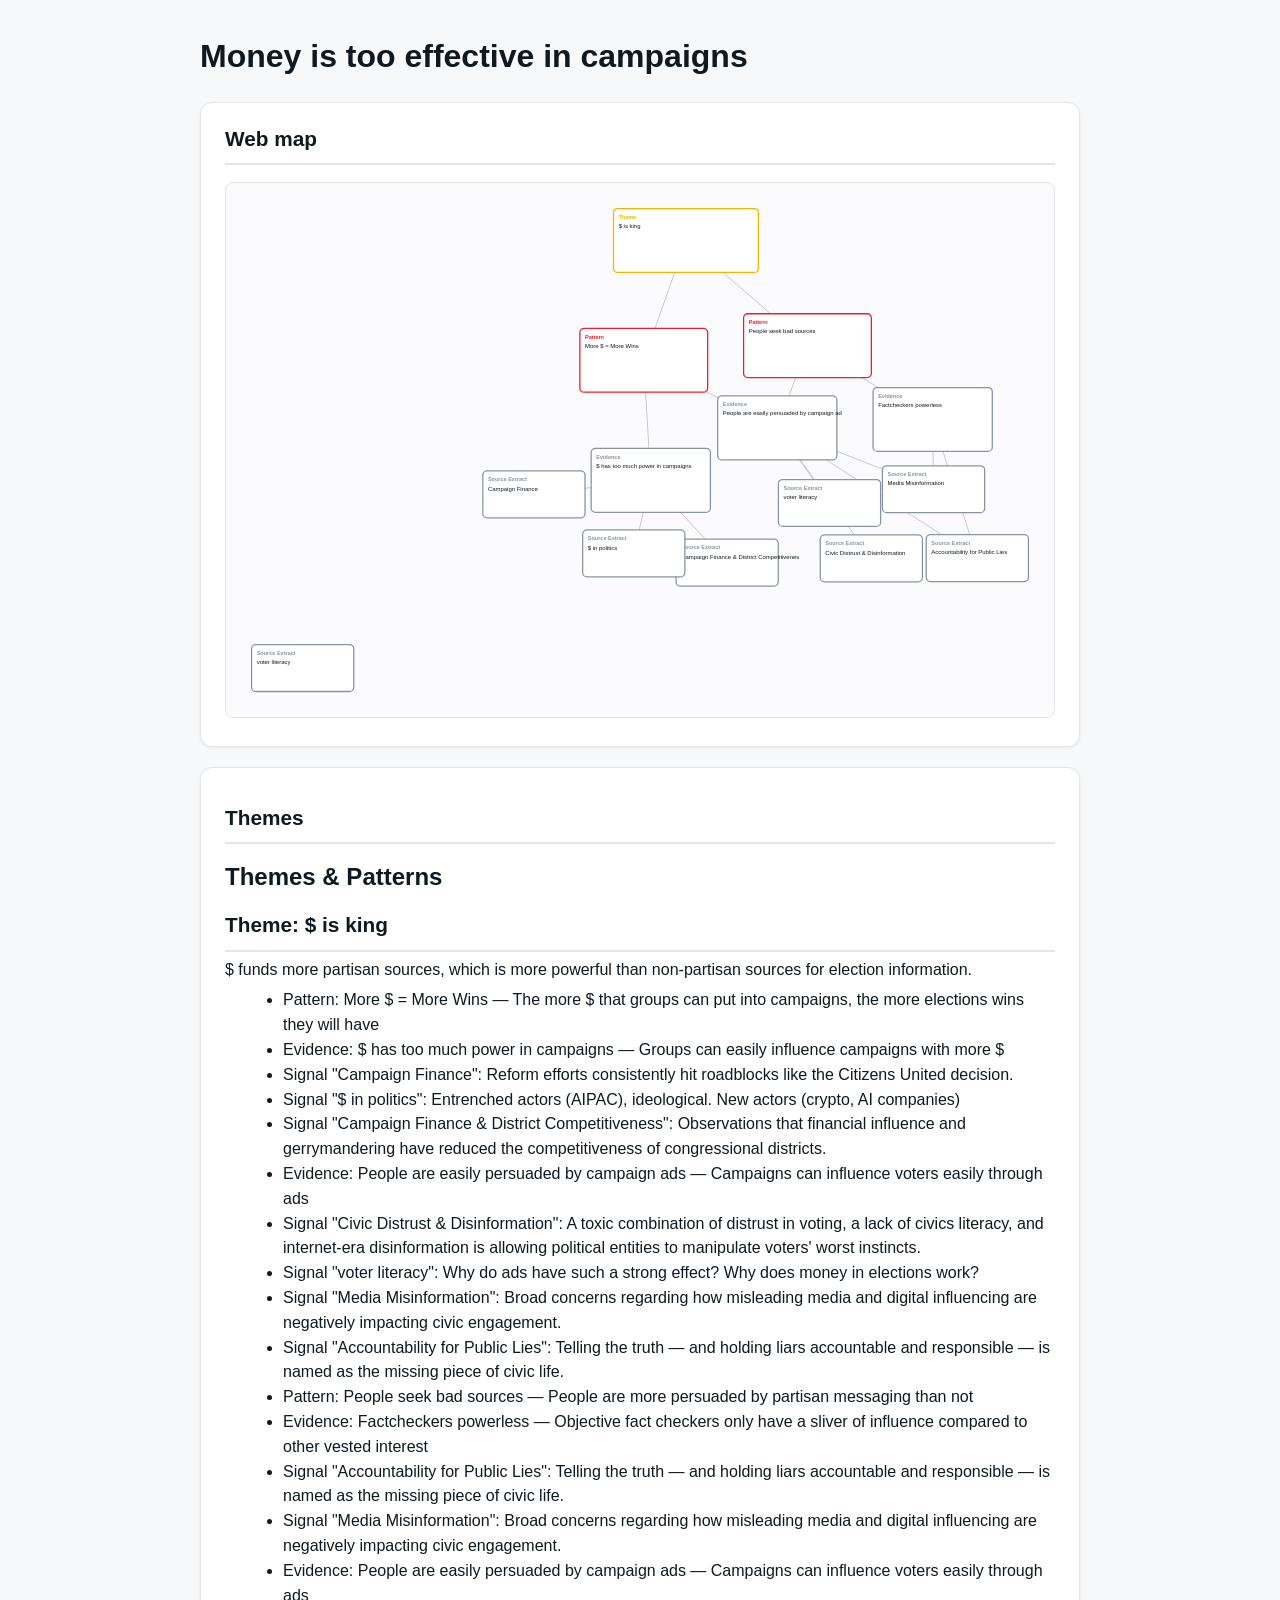
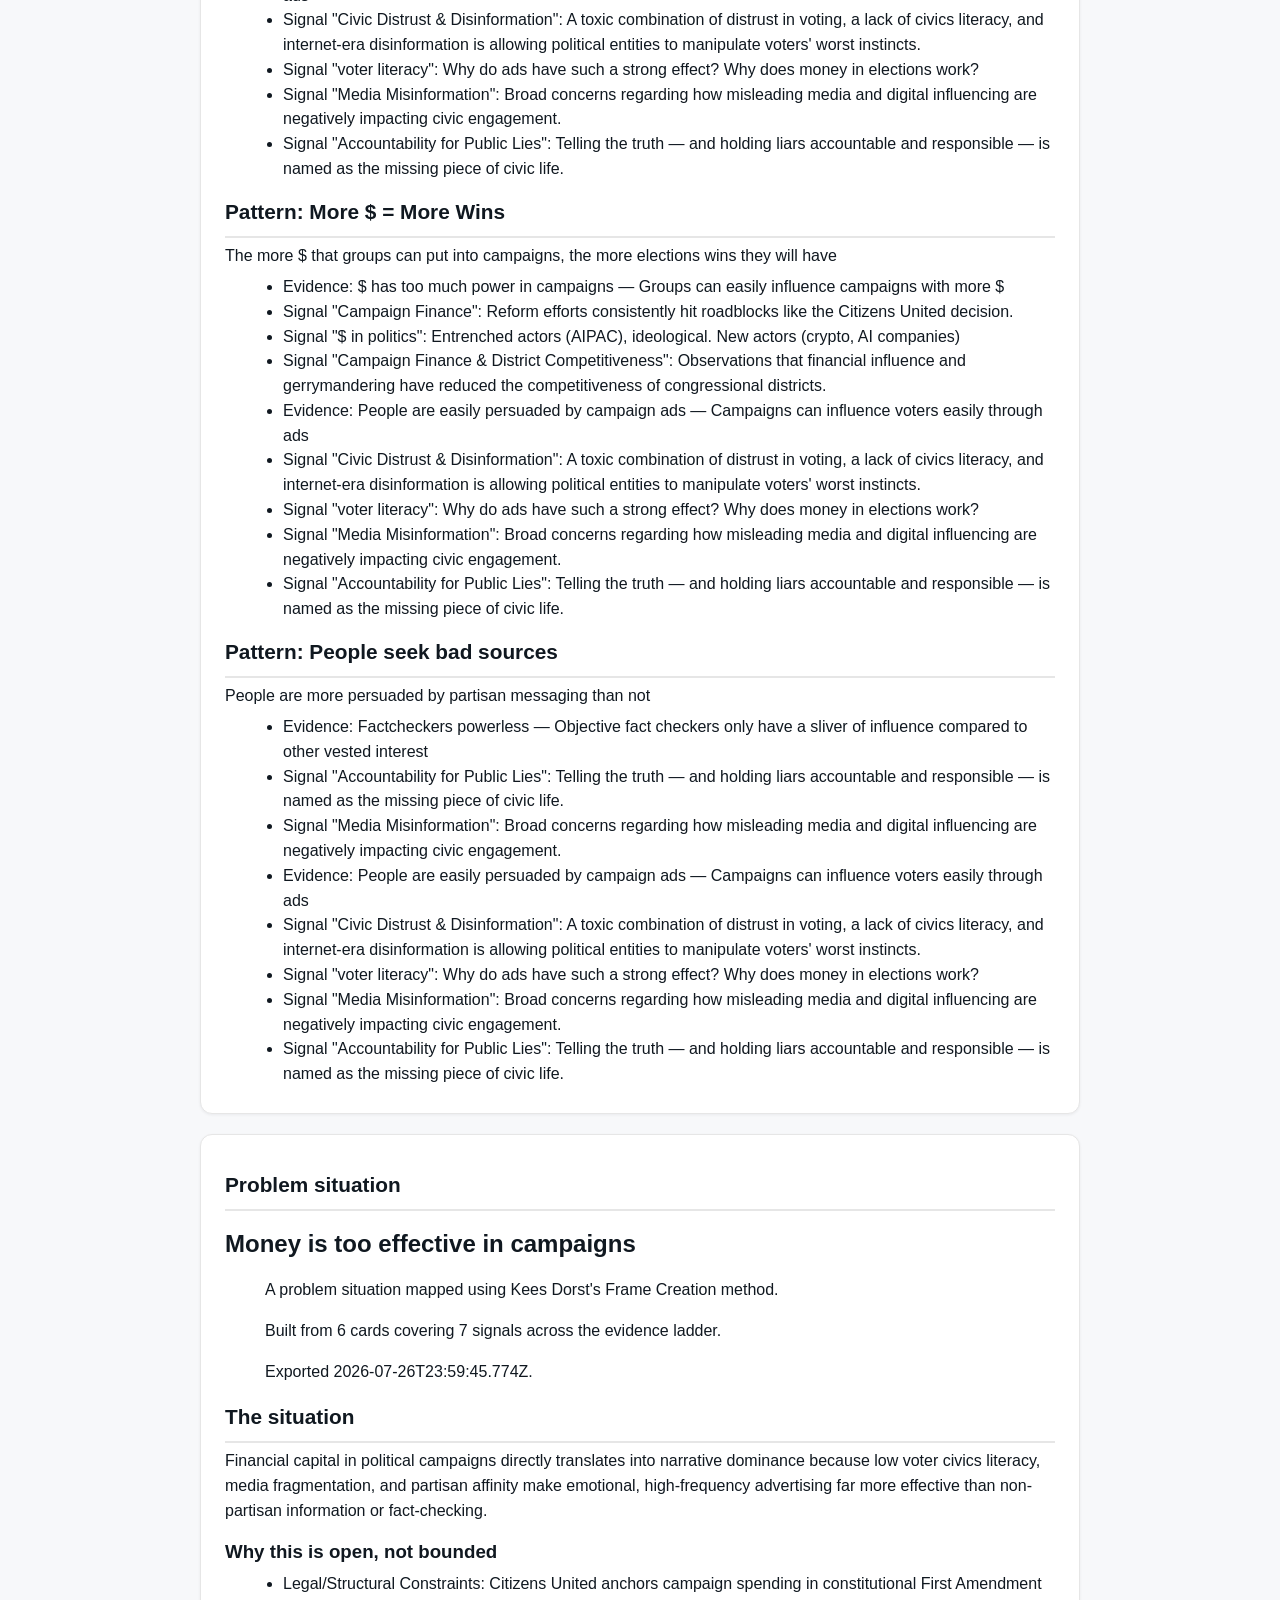
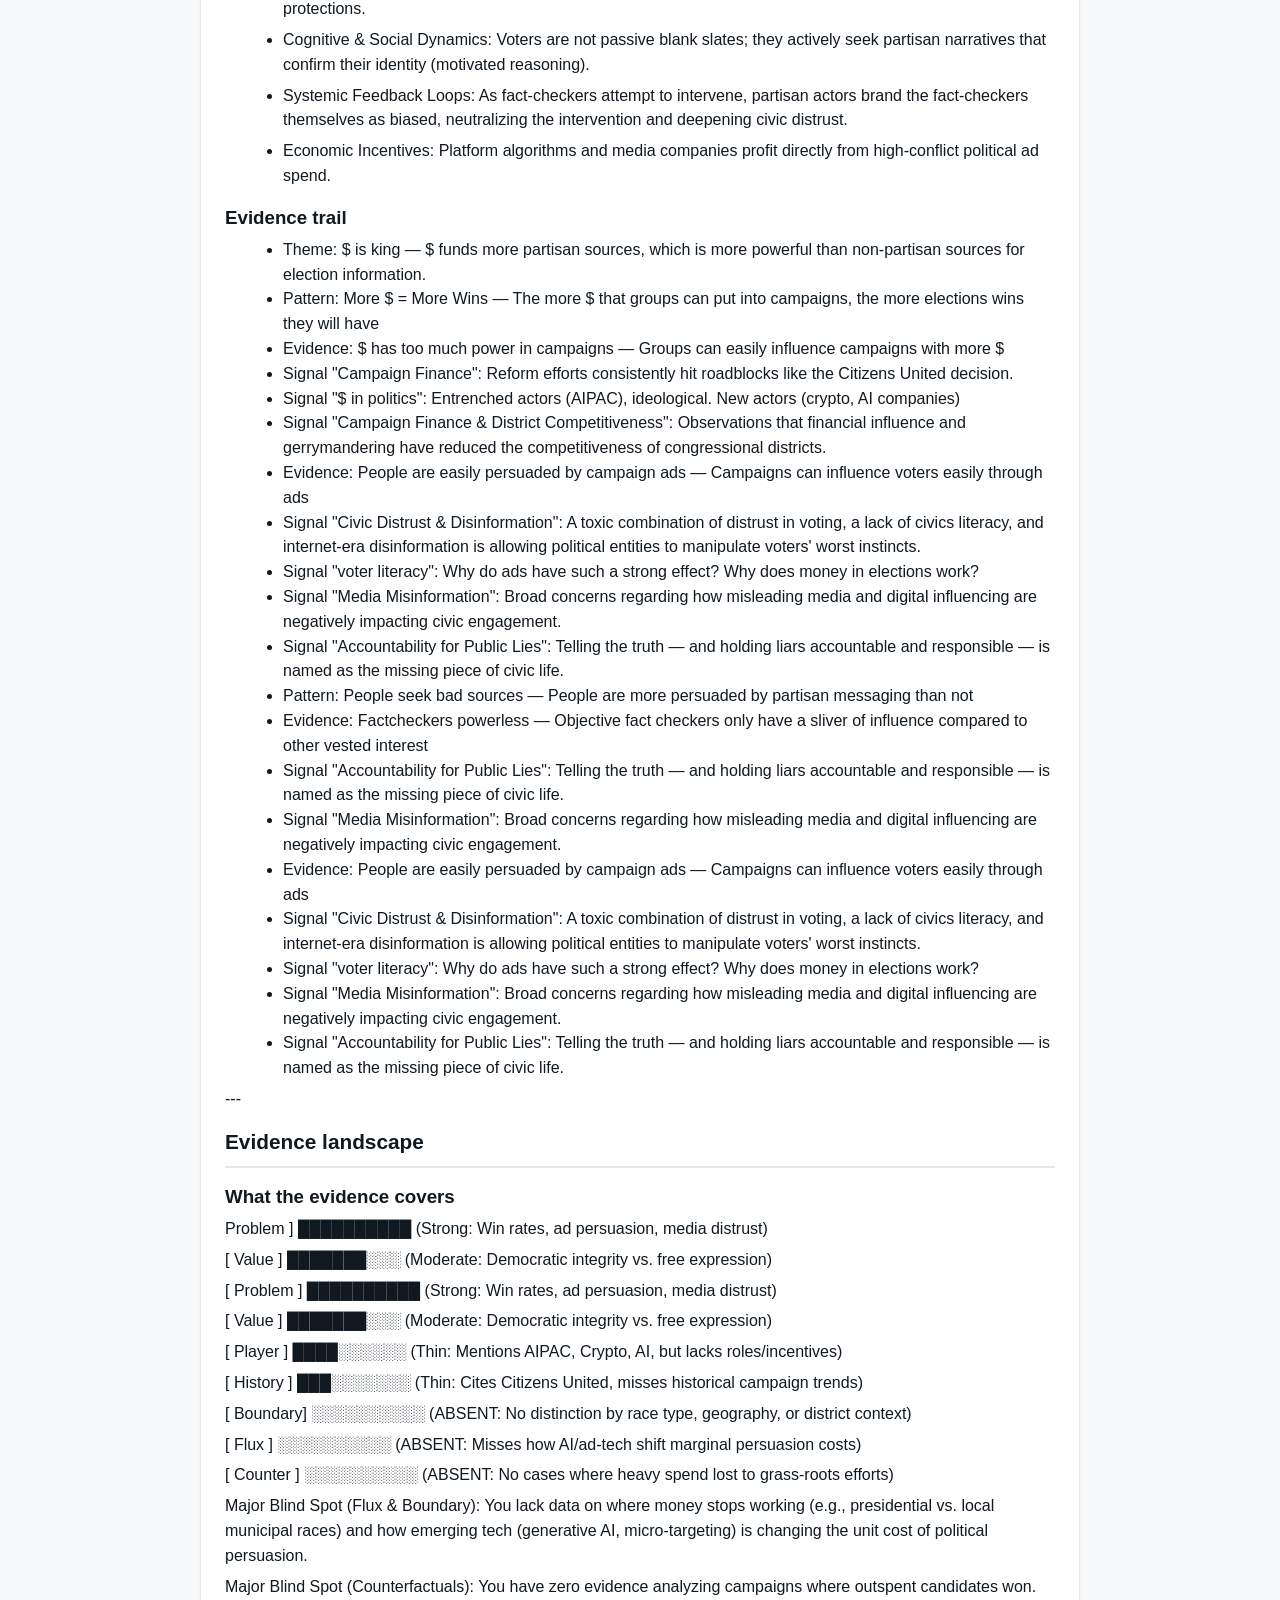
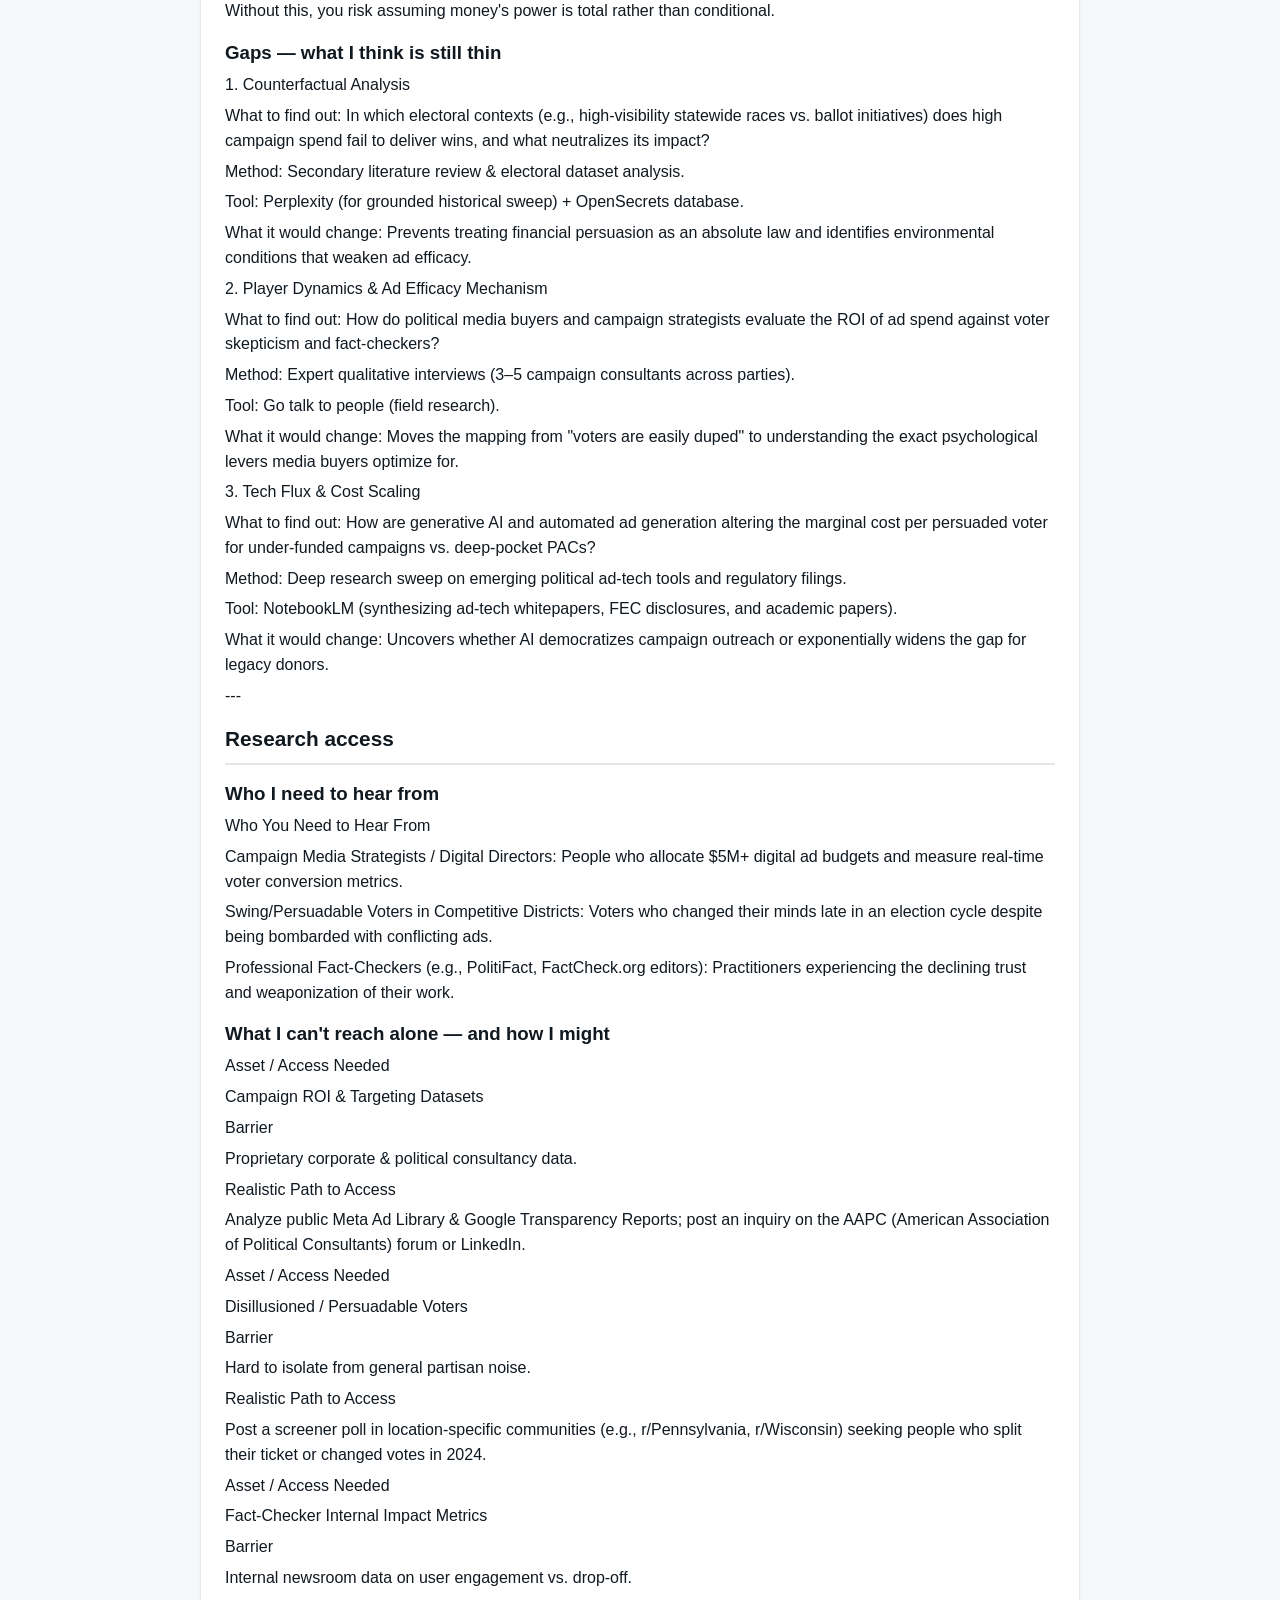
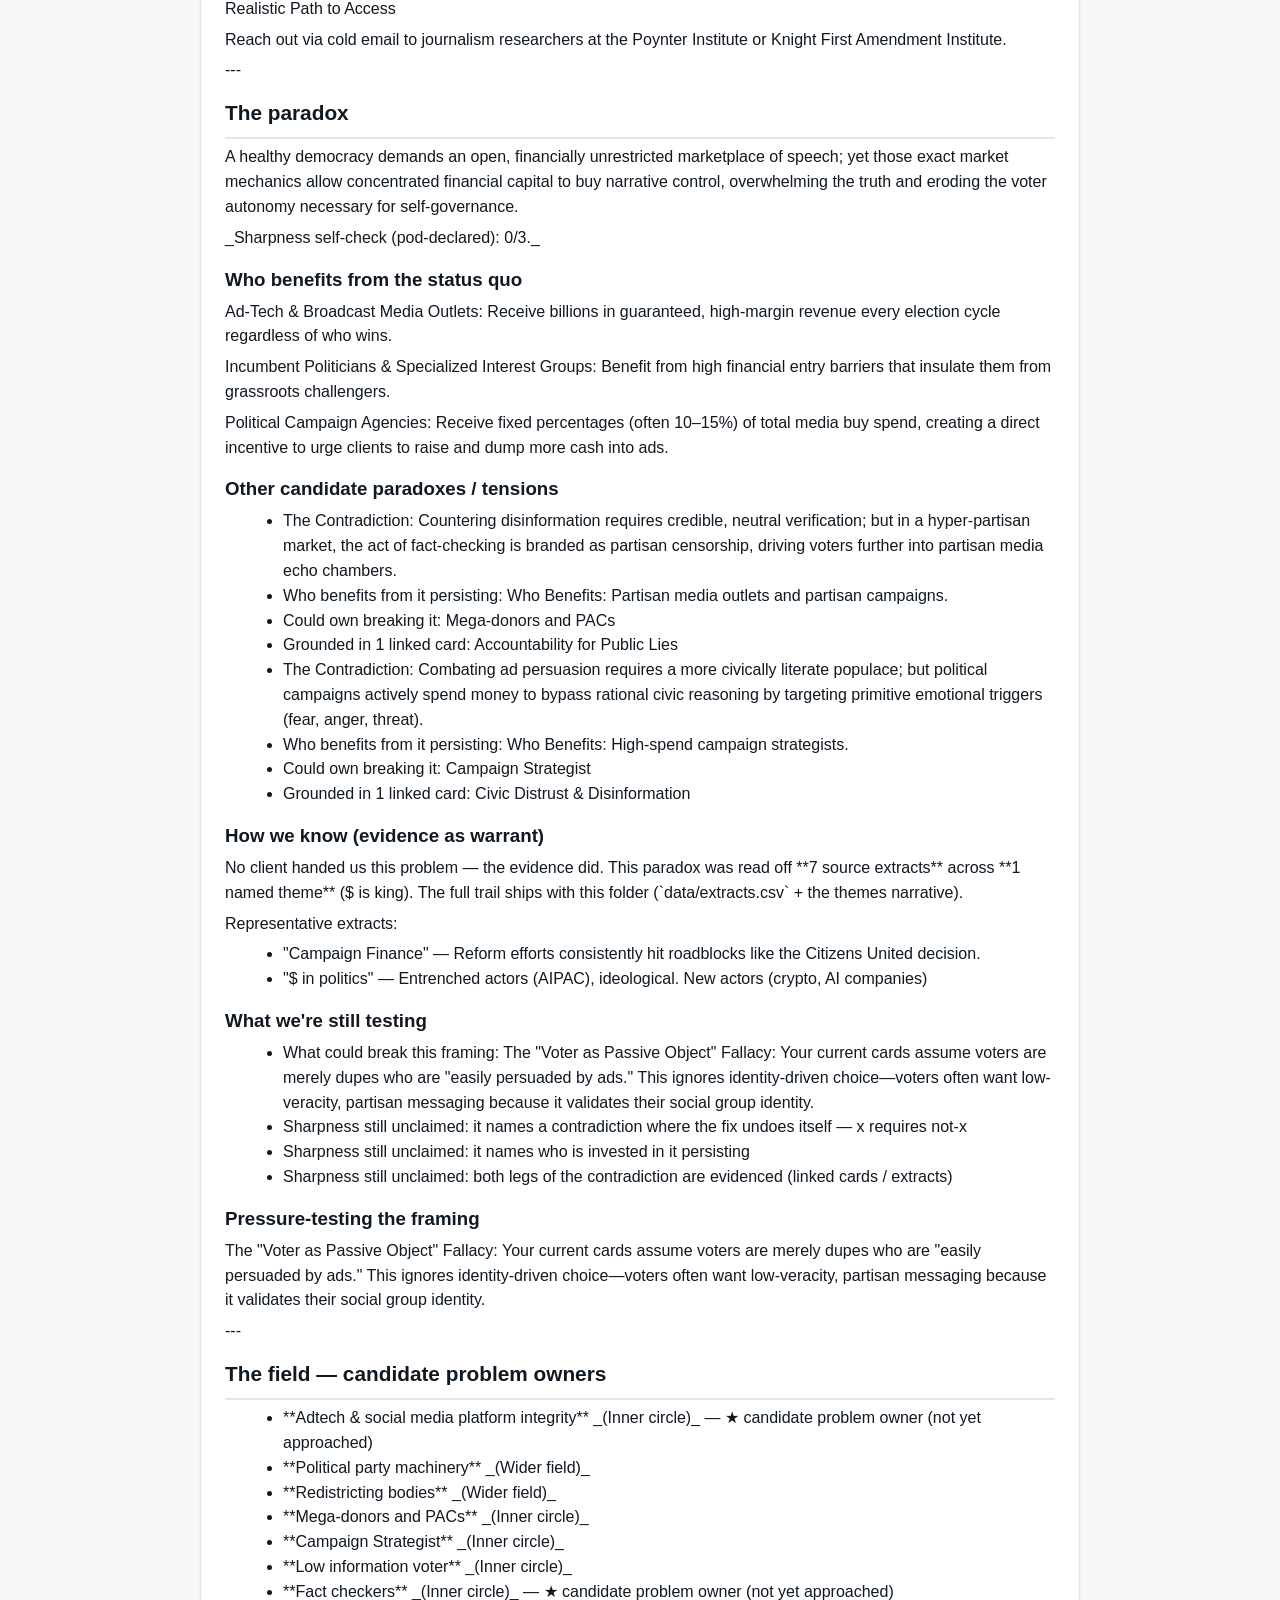
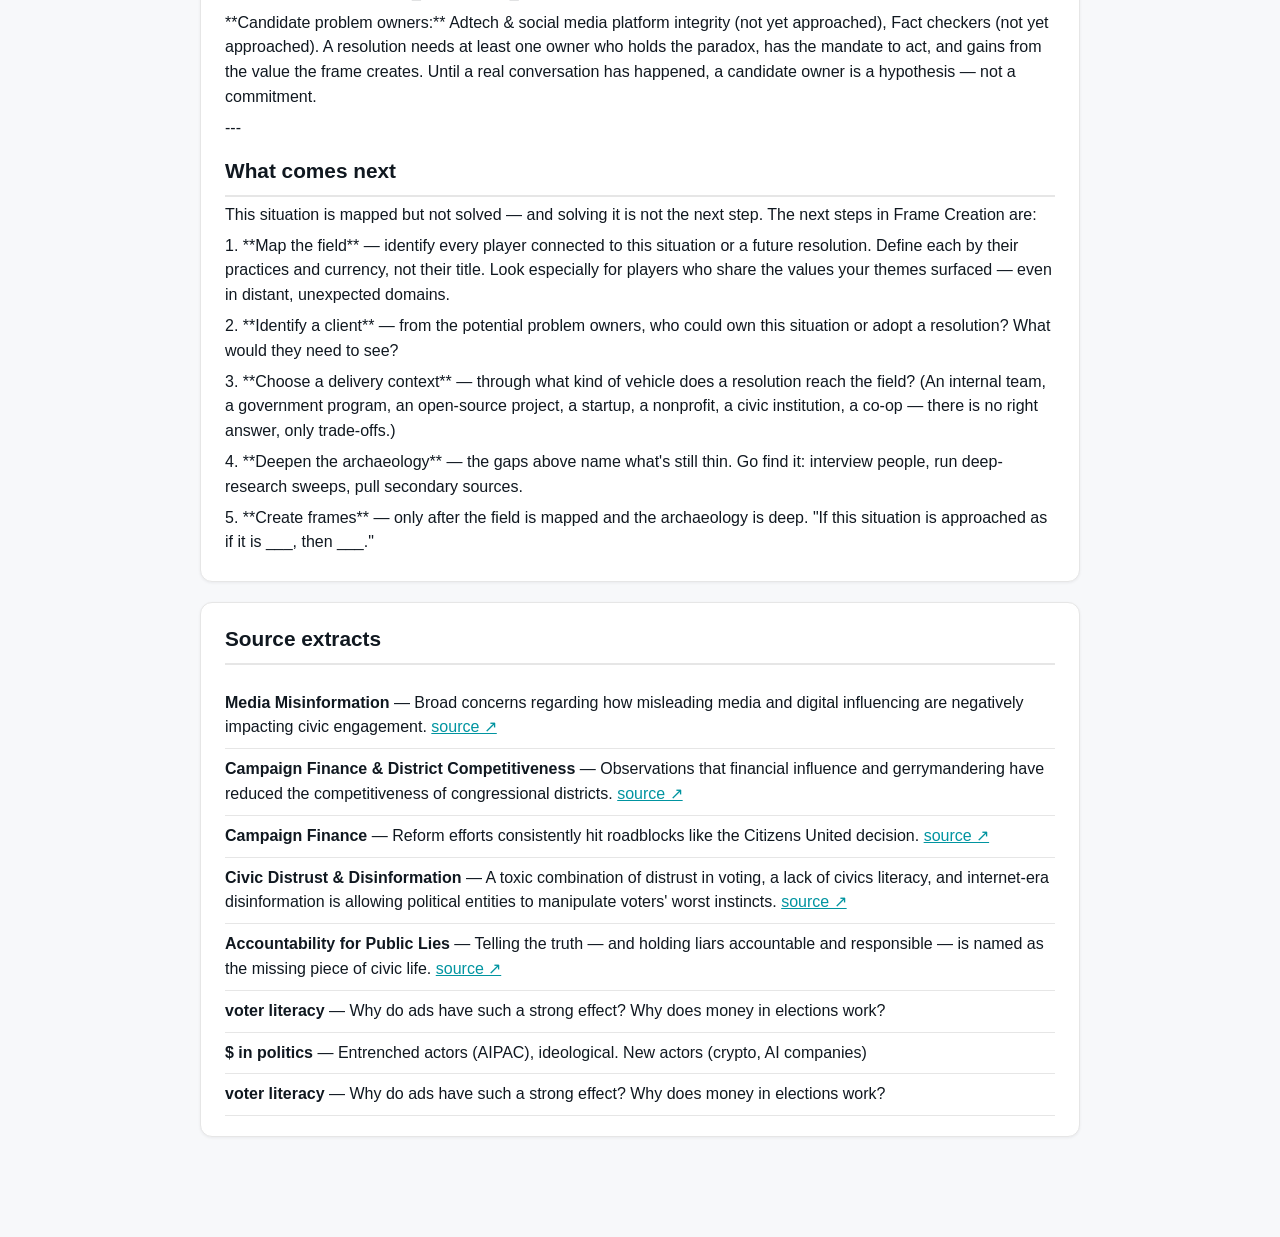
==== index.html @ fb1a08d5 "Add files via upload" ====
<!doctype html>
<html lang="en">
<head>
<meta charset="utf-8">
<meta name="viewport" content="width=device-width, initial-scale=1">
<title>Money is too effective in campaigns</title>
<link rel="stylesheet" href="./assets/style.css">
</head>
<body>
<main id="report"><p class="loading">Loading…</p></main>
<script src="./data/site-data.js"></script>
<script src="./assets/viewer.js"></script>
</body>
</html>
---- assets/style.css ----
:root{--teal:#0094a0;--red:#ee1c25;--ink:#101820;--bg:#ffffff;--cloud:#e6e6e6;--muted:#5b6470}
*{box-sizing:border-box}body{margin:0;font-family:-apple-system,BlinkMacSystemFont,"Segoe UI",Roboto,Helvetica,Arial,sans-serif;color:var(--ink);background:#f7f8fa;line-height:1.55}
#report{max-width:920px;margin:0 auto;padding:32px 20px 80px}
.loading{color:var(--muted)}
.site-head h1{font-size:2rem;margin:0 0 8px}
.site-head .concept{font-size:1.1rem;color:var(--muted);margin:0 0 8px}
section{background:#fff;border:1px solid var(--cloud);border-radius:12px;padding:20px 24px;margin:20px 0;box-shadow:0 1px 3px rgba(16,24,32,.06)}
section h2{margin-top:0;font-size:1.3rem;border-bottom:2px solid var(--cloud);padding-bottom:8px}
.narrative h1,.narrative h2,.narrative h3{margin:14px 0 6px}
.narrative ul{margin:6px 0 6px 18px}
.narrative p{margin:6px 0}
.map{width:100%;height:auto;max-height:70vh;border:1px solid var(--cloud);border-radius:8px;background:#fbfbfd}
.extracts ul{list-style:none;margin:0;padding:0}
.extracts li{padding:8px 0;border-bottom:1px solid var(--cloud)}
.extracts a{color:var(--teal)}
@media print{body{background:#fff}section{box-shadow:none;border:none}}
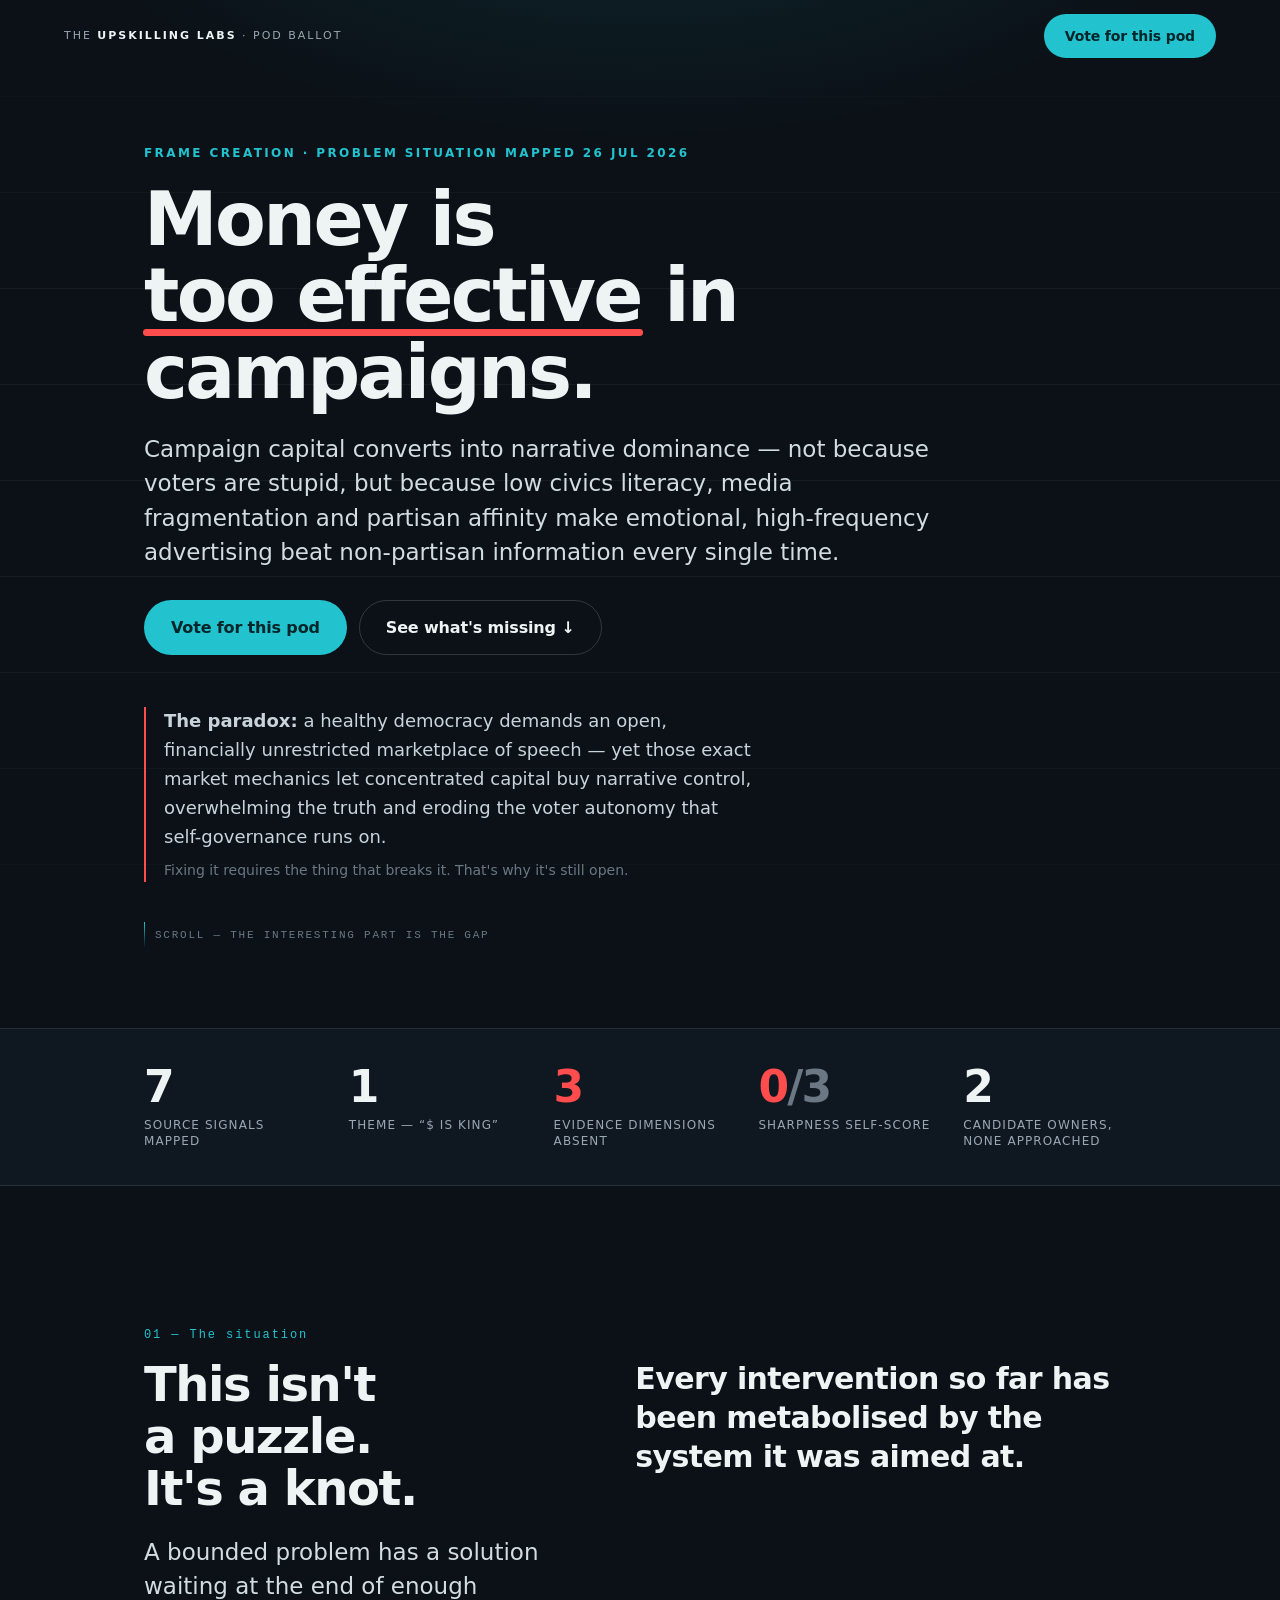
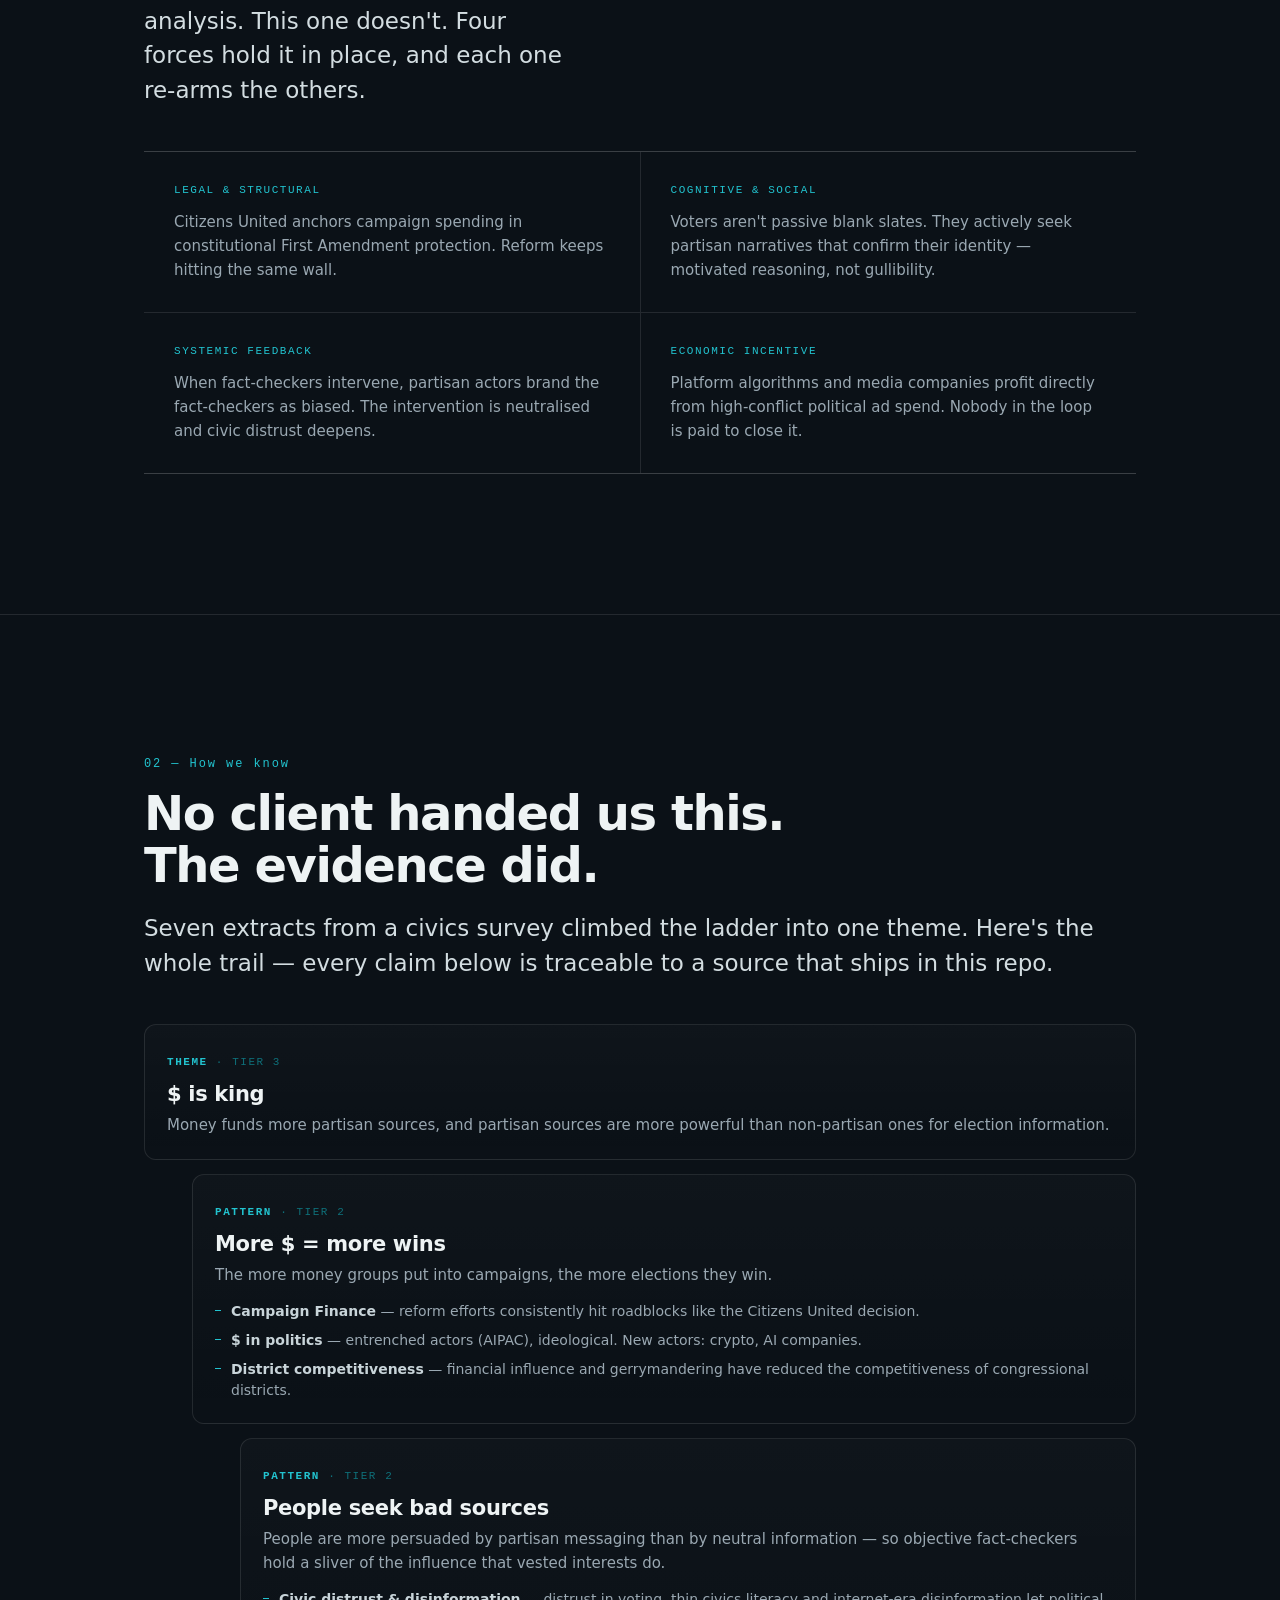
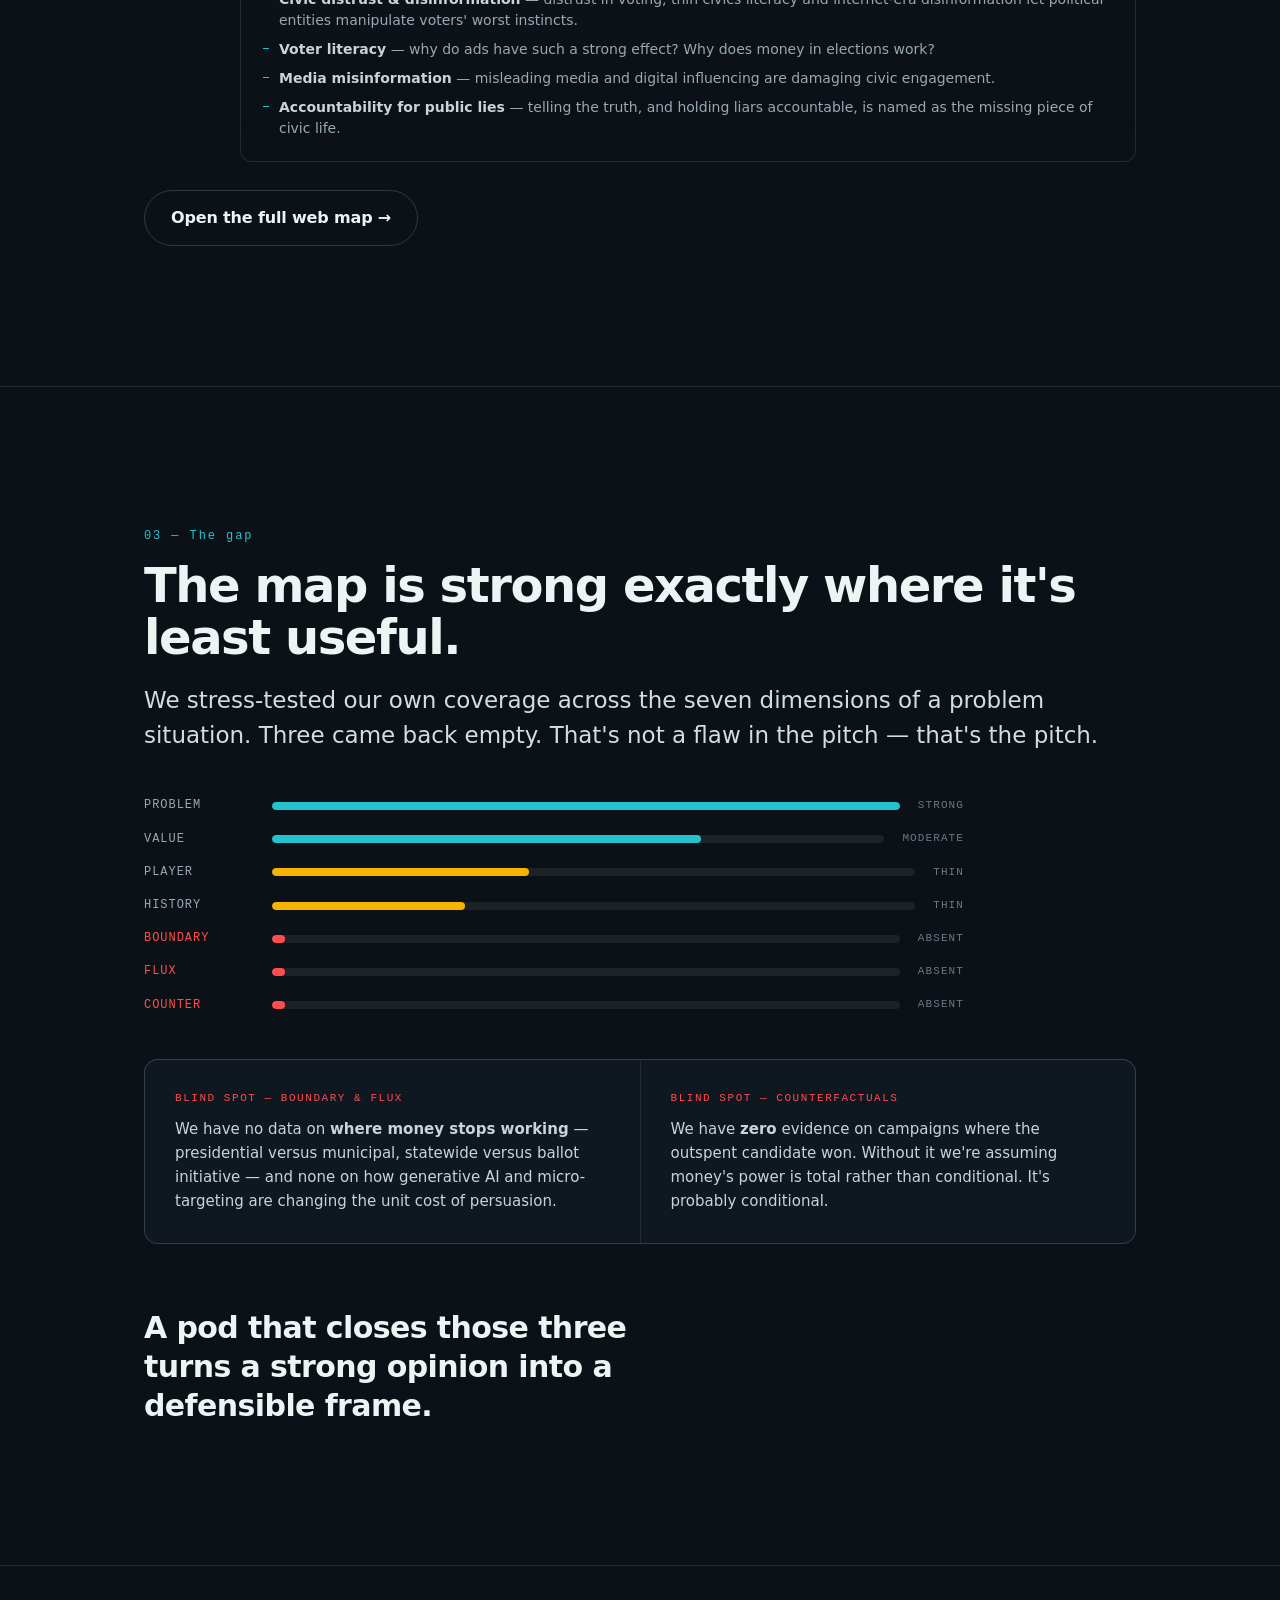
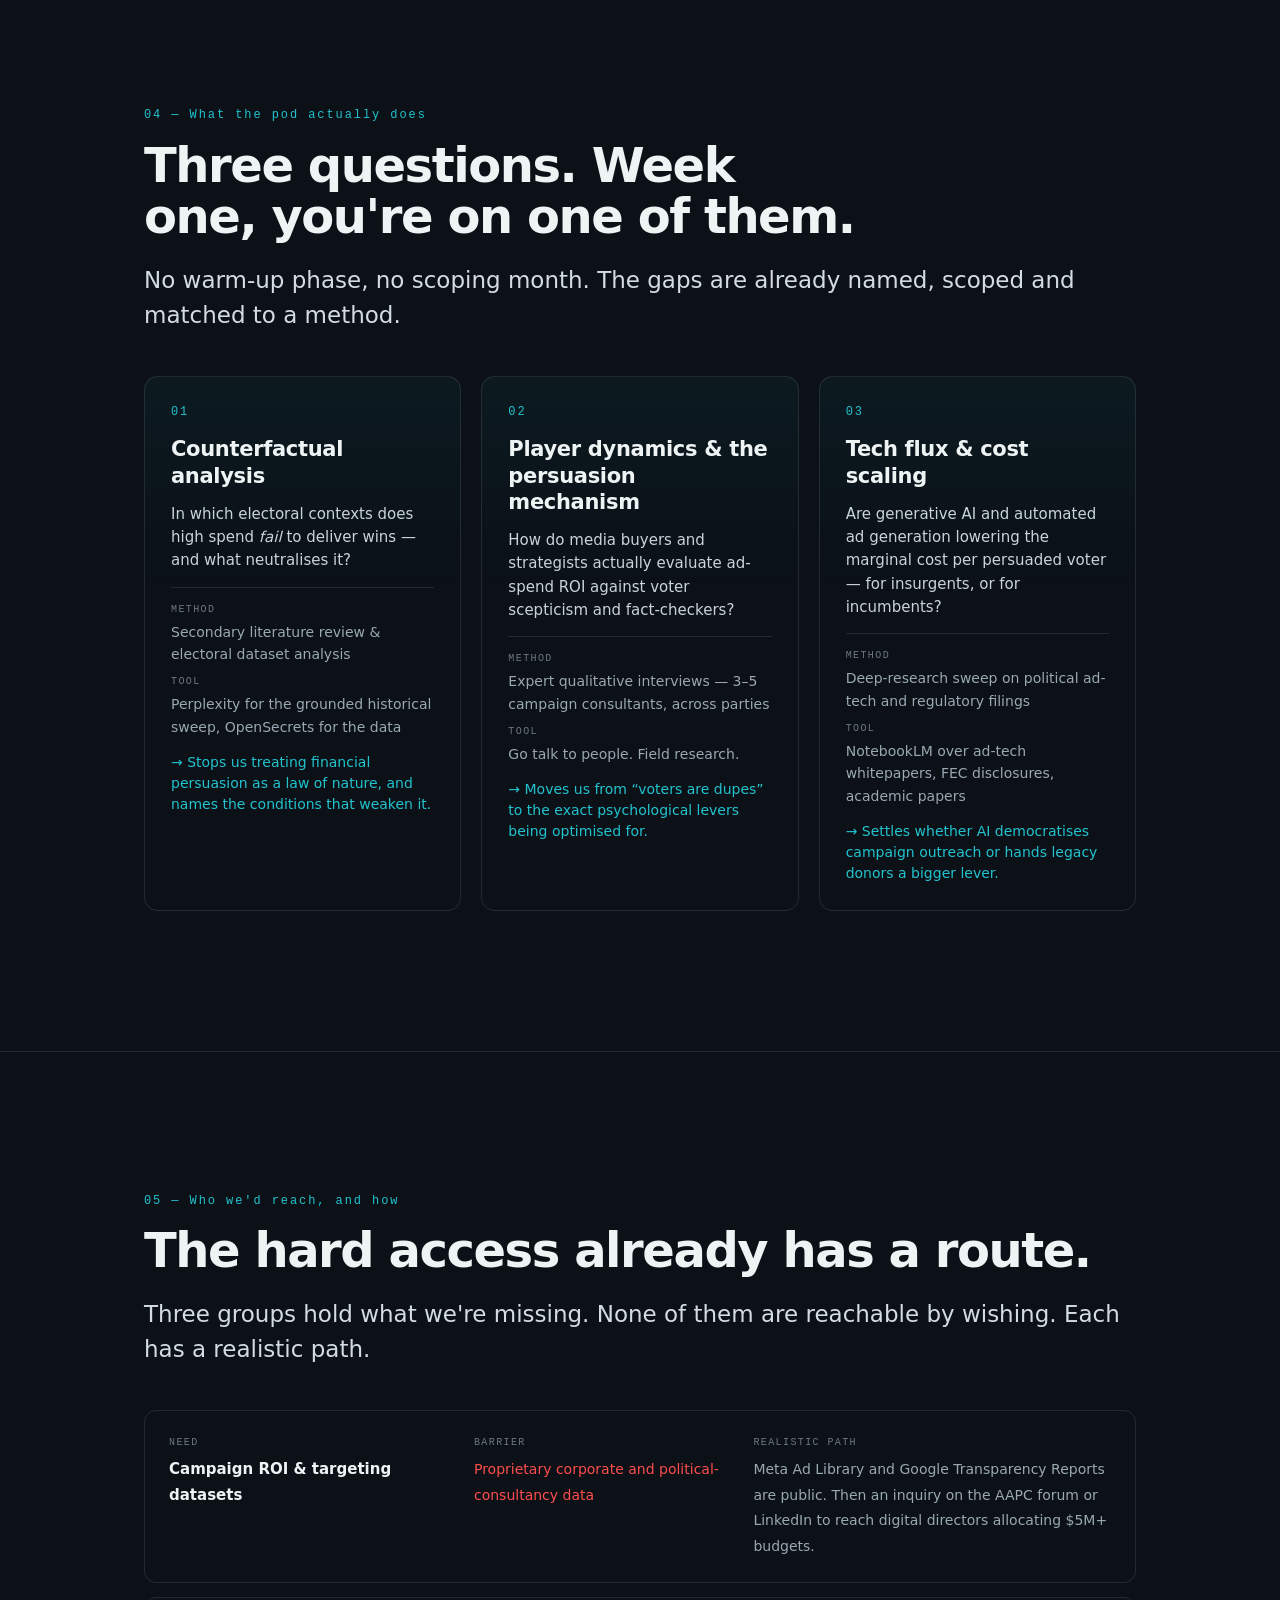
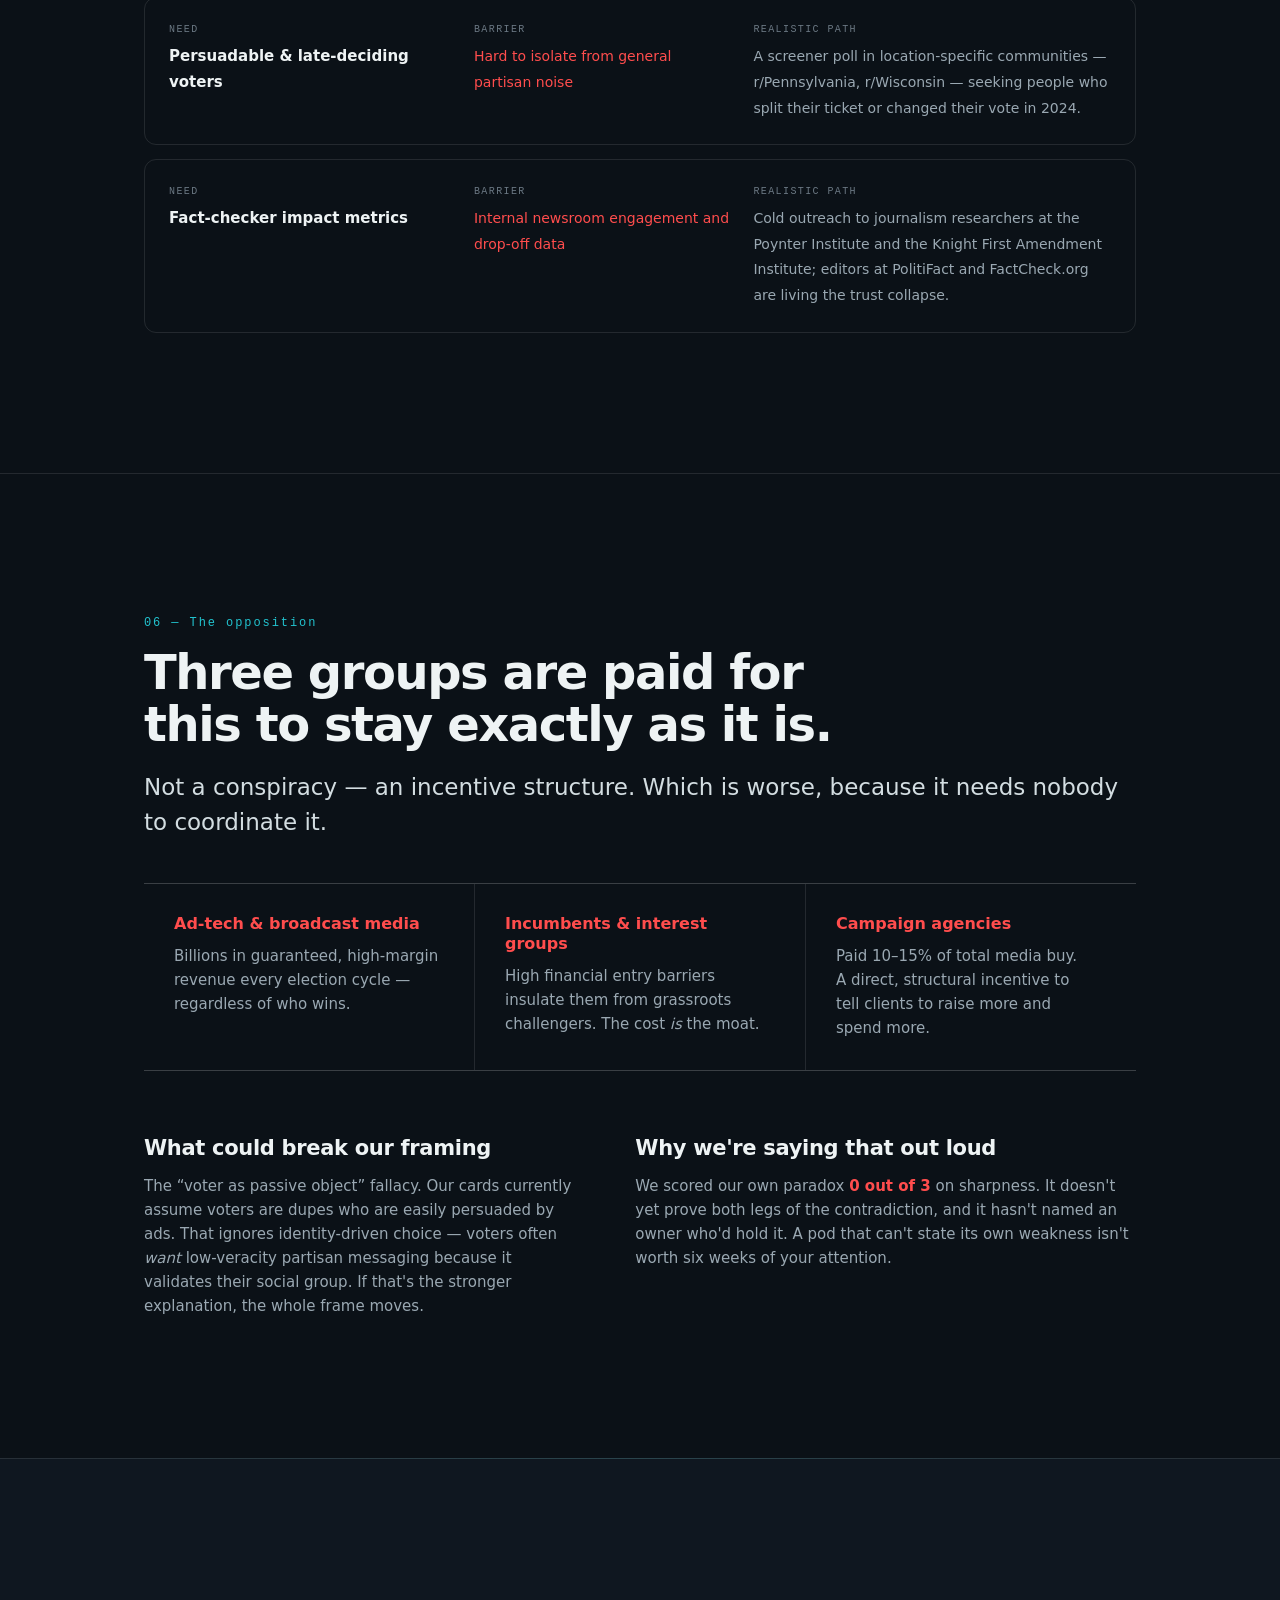
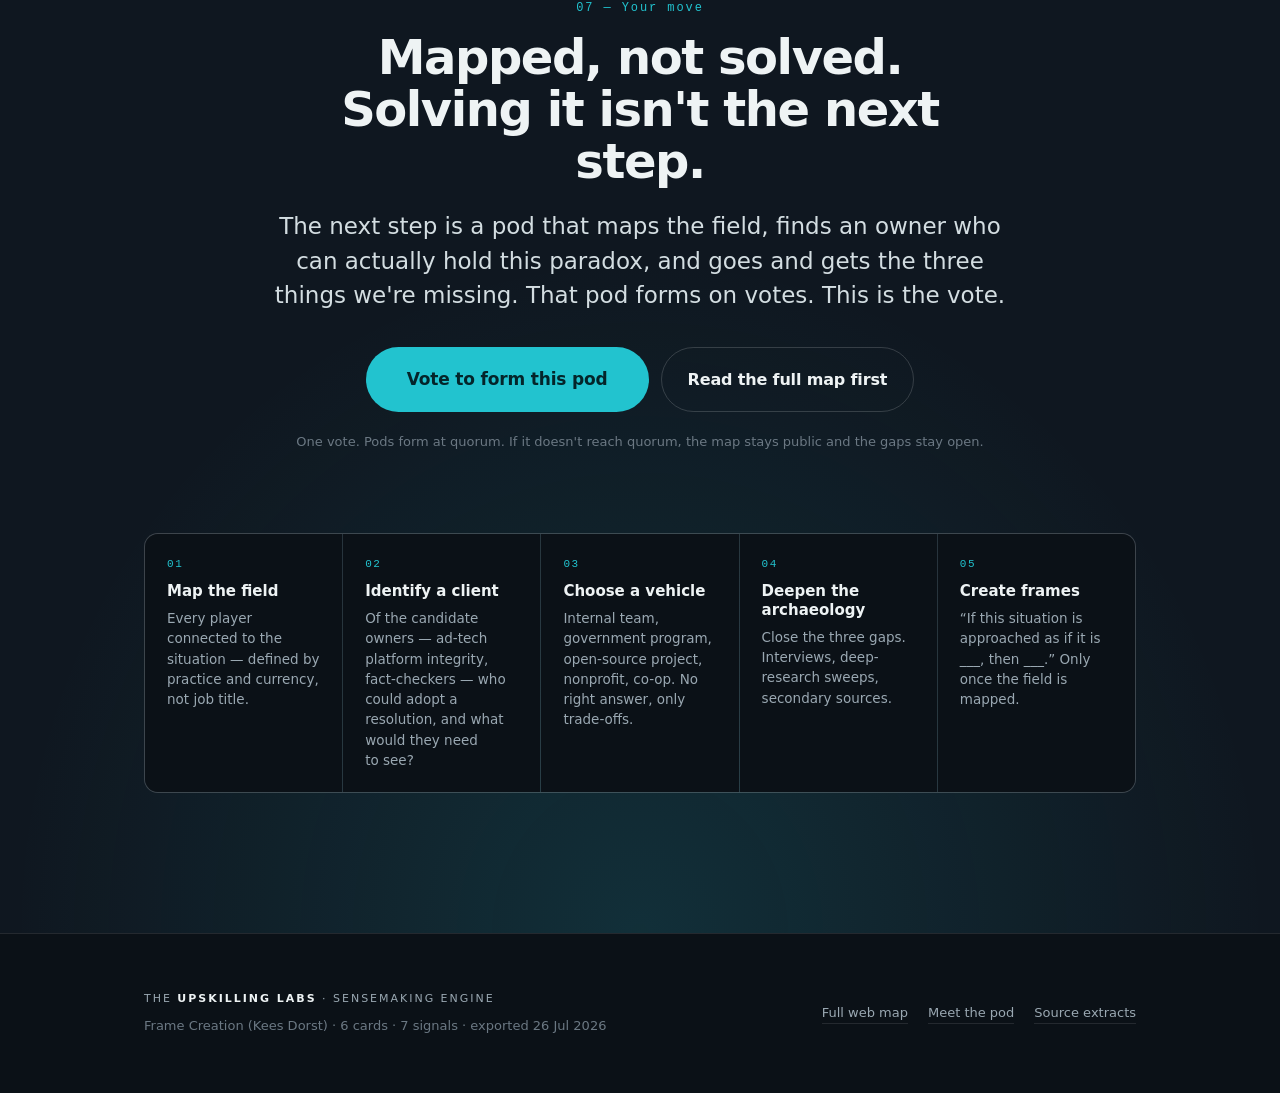
==== commit ff80bce1: "Rebuild index.html as a pod-ballot landing page The root page was a bare hydration shell for the Fra" ====
--- a/index.html
+++ b/index.html
@@ -2,13 +2,773 @@
 <html lang="en">
 <head>
 <meta charset="utf-8">
-<meta name="viewport" content="width=device-width, initial-scale=1">
-<title>Money is too effective in campaigns</title>
-<link rel="stylesheet" href="./assets/style.css">
+<meta name="viewport" content="width=device-width, initial-scale=1, viewport-fit=cover">
+<meta name="color-scheme" content="dark">
+<title>Money is too effective in campaigns — vote to form this pod</title>
+<meta name="description" content="A Frame Creation map of how campaign capital converts into narrative dominance. Mapped, not solved. Vote to form the research pod that goes after what's missing.">
+<meta property="og:title" content="Money is too effective in campaigns">
+<meta property="og:description" content="7 signals in. Three blind spots wide open. Vote to form the pod.">
+<meta property="og:type" content="website">
+<style>
+/* ————————————————————————————————————————————————
+   The Upskilling Labs · Pod ballot
+   One accent (teal). One tension colour (red). Type does the work.
+   ———————————————————————————————————————————————— */
+:root{
+  --paper:#0b1117;
+  --paper-2:#0f1720;
+  --ink:#eef3f4;
+  --fog:#9aa8b2;
+  --fog-dim:#6b7883;
+  --teal:#22c3cf;
+  --teal-deep:#0e6f79;
+  --red:#ff4d4d;
+  --line:rgba(255,255,255,.10);
+  --line-2:rgba(255,255,255,.16);
+  --gutter:clamp(20px,5vw,64px);
+  --measure:70ch;
+  --sans:ui-sans-serif,system-ui,-apple-system,"Segoe UI",Roboto,Helvetica,Arial,sans-serif;
+  --mono:ui-monospace,SFMono-Regular,Menlo,Consolas,"Liberation Mono",monospace;
+}
+*{box-sizing:border-box;margin:0;padding:0}
+html{-webkit-text-size-adjust:100%;scroll-behavior:smooth}
+body{
+  background:var(--paper);color:var(--ink);font-family:var(--sans);
+  line-height:1.6;-webkit-font-smoothing:antialiased;
+  overflow-x:hidden;
+}
+@media (prefers-reduced-motion:reduce){
+  html{scroll-behavior:auto}
+  *,*::before,*::after{animation-duration:.001ms!important;transition-duration:.001ms!important}
+}
+a{color:inherit}
+::selection{background:var(--teal);color:#04252a}
+
+/* —— layout primitives —— */
+.wrap{width:100%;max-width:1120px;margin:0 auto;padding-inline:var(--gutter)}
+.narrow{max-width:var(--measure)}
+section{padding-block:clamp(64px,11vw,140px);position:relative}
+.rule{border:0;border-top:1px solid var(--line);margin:0}
+
+/* —— type —— */
+.eyebrow{
+  font-size:clamp(10px,2.4vw,12px);letter-spacing:.2em;text-transform:uppercase;
+  font-weight:700;color:var(--teal);
+}
+h1{
+  font-size:clamp(34px,7.6vw,74px);line-height:1.03;letter-spacing:-.035em;
+  font-weight:800;text-wrap:balance;
+}
+h2{
+  font-size:clamp(26px,5.2vw,48px);line-height:1.08;letter-spacing:-.03em;
+  font-weight:800;text-wrap:balance;
+}
+h3{font-size:clamp(17px,3vw,21px);line-height:1.25;letter-spacing:-.015em;font-weight:700}
+.lede{font-size:clamp(17px,2.9vw,23px);line-height:1.5;color:#d3dde1;text-wrap:pretty}
+p{text-wrap:pretty}
+.muted{color:var(--fog)}
+.dim{color:var(--fog-dim)}
+.tag{
+  display:inline-block;font-family:var(--mono);font-size:11px;letter-spacing:.1em;
+  text-transform:uppercase;color:var(--fog);border:1px solid var(--line);
+  border-radius:999px;padding:5px 11px;
+}
+.sec-no{
+  display:block;font-family:var(--mono);font-size:12px;letter-spacing:.16em;
+  color:var(--teal);margin-bottom:14px;
+}
+
+/* —— buttons —— */
+.btn{
+  display:inline-flex;align-items:center;justify-content:center;gap:10px;
+  min-height:52px;padding:14px 26px;border-radius:999px;
+  font-weight:700;font-size:16px;letter-spacing:-.01em;text-decoration:none;
+  border:1px solid transparent;cursor:pointer;
+  transition:transform .18s ease,background .18s ease,border-color .18s ease,color .18s ease;
+}
+.btn-primary{background:var(--teal);color:#04252a}
+.btn-primary:hover{background:#4ad6e1;transform:translateY(-2px)}
+.btn-ghost{border-color:var(--line-2);color:var(--ink)}
+.btn-ghost:hover{border-color:var(--teal);color:var(--teal);transform:translateY(-2px)}
+.btn:focus-visible,a:focus-visible{outline:2px solid var(--teal);outline-offset:3px;border-radius:4px}
+.btn-row{display:flex;flex-wrap:wrap;gap:12px}
+
+/* —— scroll progress —— */
+#progress{
+  position:fixed;top:0;left:0;height:2px;width:100%;transform:scaleX(0);
+  transform-origin:0 50%;background:var(--teal);z-index:60;
+}
+
+/* —— top bar —— */
+.topbar{
+  position:fixed;top:0;left:0;right:0;z-index:50;
+  display:flex;align-items:center;justify-content:space-between;gap:16px;
+  padding:14px var(--gutter);
+  padding-top:calc(14px + env(safe-area-inset-top));
+  background:rgba(11,17,23,0);backdrop-filter:blur(0px);
+  border-bottom:1px solid transparent;
+  transition:background .3s ease,border-color .3s ease,backdrop-filter .3s ease;
+}
+.topbar.stuck{
+  background:rgba(11,17,23,.82);backdrop-filter:blur(14px);
+  -webkit-backdrop-filter:blur(14px);border-bottom-color:var(--line);
+}
+.brand{font-size:11px;letter-spacing:.18em;text-transform:uppercase;color:var(--fog)}
+.brand b{color:var(--ink);font-weight:700}
+.topbar .btn{min-height:44px;padding:10px 20px;font-size:14px}
+.topbar .btn{opacity:0;transform:translateY(-6px);pointer-events:none;transition:opacity .3s ease,transform .3s ease,background .18s ease}
+.topbar.stuck .btn{opacity:1;transform:none;pointer-events:auto}
+@media (max-width:520px){.topbar .btn{display:none}}
+
+/* ——————————————————————————————
+   A T T E N T I O N  —  hero
+   —————————————————————————————— */
+.hero{
+  min-height:100svh;display:flex;flex-direction:column;justify-content:center;
+  padding-block:clamp(96px,16vh,160px) clamp(40px,8vh,80px);position:relative;overflow:hidden;
+}
+/* one restrained atmospheric element: a slow teal bloom + hairline grid */
+.hero::before{
+  content:"";position:absolute;inset:-20% -10% auto -10%;height:80%;
+  background:radial-gradient(60% 60% at 50% 0%,rgba(34,195,207,.16),transparent 70%);
+  pointer-events:none;
+}
+.hero::after{
+  content:"";position:absolute;inset:0;pointer-events:none;opacity:.5;
+  background-image:linear-gradient(var(--line) 1px,transparent 1px);
+  background-size:100% 96px;
+  mask-image:linear-gradient(180deg,transparent,#000 30%,#000 60%,transparent);
+  -webkit-mask-image:linear-gradient(180deg,transparent,#000 30%,#000 60%,transparent);
+}
+.hero .wrap{position:relative;z-index:1}
+.hero h1{margin:18px 0 0;max-width:16ch}
+.hero h1 .mark{position:relative;white-space:nowrap}
+.hero h1 .mark::after{
+  content:"";position:absolute;left:-.02em;right:-.02em;bottom:.04em;height:.09em;
+  background:var(--red);border-radius:99px;transform:scaleX(0);transform-origin:0 50%;
+  animation:mark 1s cubic-bezier(.2,.7,.2,1) .7s forwards;
+}
+@keyframes mark{to{transform:scaleX(1)}}
+.hero .lede{margin-top:22px;max-width:54ch}
+.hero .btn-row{margin-top:30px}
+.hero .paradox{
+  margin-top:clamp(34px,5.5vw,52px);padding-left:18px;border-left:2px solid var(--red);
+  max-width:60ch;
+}
+.hero .paradox p{font-size:clamp(15px,2.5vw,18px);color:#c8d4d9}
+.hero .paradox .who{margin-top:8px;font-size:14px;color:var(--fog-dim)}
+
+/* scroll cue */
+.cue{
+  margin-top:clamp(28px,4.5vh,44px);display:inline-flex;align-items:center;gap:10px;
+  font-family:var(--mono);font-size:11px;letter-spacing:.16em;text-transform:uppercase;color:var(--fog-dim);
+}
+.cue span{display:block;width:1px;height:26px;background:linear-gradient(var(--teal),transparent);animation:drop 2.2s ease-in-out infinite}
+@keyframes drop{0%,100%{opacity:.25;transform:translateY(-4px)}50%{opacity:1;transform:translateY(4px)}}
+
+/* —— receipts strip —— */
+.receipts{
+  border-block:1px solid var(--line);background:var(--paper-2);
+  padding-block:clamp(24px,4vw,36px);
+}
+.receipts .grid{
+  display:grid;grid-template-columns:repeat(auto-fit,minmax(140px,1fr));
+  gap:clamp(18px,3vw,32px);
+}
+.stat .n{
+  display:block;font-size:clamp(28px,5.5vw,44px);font-weight:800;letter-spacing:-.04em;
+  line-height:1;color:var(--ink);
+}
+.stat .n.warn{color:var(--red)}
+.stat .k{
+  display:block;margin-top:8px;font-size:12px;letter-spacing:.09em;text-transform:uppercase;
+  color:var(--fog);line-height:1.35;
+}
+
+/* ——————————————————————————————
+   I N T E R E S T
+   —————————————————————————————— */
+.pull{
+  font-size:clamp(20px,3.6vw,30px);line-height:1.3;letter-spacing:-.02em;font-weight:600;
+  color:var(--ink);max-width:26ch;
+}
+.cols{display:grid;gap:clamp(28px,5vw,56px);grid-template-columns:1fr}
+@media (min-width:860px){.cols.two{grid-template-columns:minmax(0,1fr) minmax(0,1.15fr);align-items:start}}
+
+.forces{list-style:none;display:grid;gap:1px;background:var(--line);border-block:1px solid var(--line);margin-top:clamp(28px,5vw,44px)}
+@media (min-width:720px){.forces{grid-template-columns:1fr 1fr}}
+.forces li{background:var(--paper);padding:clamp(20px,3.4vw,30px)}
+.forces .k{
+  display:block;font-family:var(--mono);font-size:11px;letter-spacing:.14em;text-transform:uppercase;
+  color:var(--teal);margin-bottom:10px;
+}
+.forces p{color:var(--fog);font-size:15px}
+
+/* evidence ladder */
+.ladder{margin-top:clamp(28px,5vw,44px);display:grid;gap:14px}
+.rung{
+  border:1px solid var(--line);border-radius:12px;padding:clamp(16px,2.8vw,22px);
+  background:linear-gradient(180deg,rgba(255,255,255,.02),transparent);
+}
+.rung .k{
+  font-family:var(--mono);font-size:11px;letter-spacing:.14em;text-transform:uppercase;color:var(--teal-deep);
+}
+.rung .k b{color:var(--teal);font-weight:700}
+.rung h3{margin:8px 0 6px}
+.rung p{color:var(--fog);font-size:15px}
+.rung.indent{margin-left:0}
+@media (min-width:720px){.rung.indent{margin-left:clamp(20px,4vw,48px)}.rung.indent-2{margin-left:clamp(40px,8vw,96px)}}
+.sig{list-style:none;margin-top:14px;display:grid;gap:8px}
+.sig li{font-size:14px;color:var(--fog);padding-left:16px;position:relative;line-height:1.5}
+.sig li::before{content:"";position:absolute;left:0;top:.62em;width:6px;height:1px;background:var(--teal)}
+.sig b{color:#c8d4d9;font-weight:600}
+
+/* ——————————————————————————————
+   D E S I R E  —  the gap
+   —————————————————————————————— */
+.coverage{margin-top:clamp(28px,5vw,44px);display:grid;gap:14px;max-width:820px}
+.cov{display:grid;grid-template-columns:88px 1fr;gap:14px;align-items:center}
+@media (min-width:640px){.cov{grid-template-columns:110px 1fr auto;gap:18px}}
+.cov .lbl{font-family:var(--mono);font-size:12px;letter-spacing:.08em;text-transform:uppercase;color:var(--fog)}
+.cov .bar{position:relative;height:8px;border-radius:99px;background:rgba(255,255,255,.07);overflow:hidden}
+.cov .bar i{
+  position:absolute;inset:0 auto 0 0;width:var(--pct);border-radius:99px;
+  background:var(--teal);transform-origin:0 50%;transform:scaleX(0);
+  transition:transform .9s cubic-bezier(.2,.7,.2,1) var(--d,0s);
+}
+.is-in .cov .bar i{transform:scaleX(1)}
+.cov[data-level="absent"] .bar i{background:var(--red)}
+.cov[data-level="thin"] .bar i{background:#f4b400}
+.cov .val{font-family:var(--mono);font-size:11px;letter-spacing:.1em;text-transform:uppercase;color:var(--fog-dim);justify-self:start}
+@media (max-width:639px){.cov .val{display:none}}
+.cov[data-level="absent"] .lbl{color:var(--red)}
+
+.blindspots{
+  margin-top:clamp(28px,5vw,44px);display:grid;gap:1px;background:var(--line);
+  border:1px solid var(--line);border-radius:14px;overflow:hidden;
+}
+@media (min-width:760px){.blindspots{grid-template-columns:1fr 1fr}}
+.blindspots div{background:var(--paper-2);padding:clamp(20px,3.4vw,30px)}
+.blindspots .k{
+  display:block;font-family:var(--mono);font-size:11px;letter-spacing:.14em;text-transform:uppercase;
+  color:var(--red);margin-bottom:10px;
+}
+.blindspots p{color:#c8d4d9;font-size:15px}
+
+/* the work */
+.gaps{margin-top:clamp(28px,5vw,44px);display:grid;gap:clamp(16px,2.6vw,20px)}
+@media (min-width:900px){.gaps{grid-template-columns:repeat(3,1fr)}}
+.gap{
+  border:1px solid var(--line);border-radius:14px;padding:clamp(20px,3.2vw,26px);
+  display:flex;flex-direction:column;gap:14px;
+  background:linear-gradient(180deg,rgba(34,195,207,.05),transparent 40%);
+  transition:border-color .25s ease,transform .25s ease;
+}
+.gap:hover{border-color:var(--line-2);transform:translateY(-3px)}
+.gap .no{font-family:var(--mono);font-size:12px;letter-spacing:.16em;color:var(--teal)}
+.gap .q{font-size:15px;color:#c8d4d9;line-height:1.55}
+.gap dl{display:grid;gap:9px;padding-top:14px;border-top:1px solid var(--line)}
+.gap dt{font-family:var(--mono);font-size:10px;letter-spacing:.14em;text-transform:uppercase;color:var(--fog-dim)}
+.gap dd{font-size:14px;color:var(--fog);margin-top:-6px}
+.gap .change{font-size:14px;color:var(--teal);line-height:1.5}
+
+/* who benefits */
+.benefit{list-style:none;display:grid;gap:1px;background:var(--line);border-block:1px solid var(--line);margin-top:clamp(28px,5vw,44px)}
+@media (min-width:820px){.benefit{grid-template-columns:repeat(3,1fr)}}
+.benefit li{background:var(--paper);padding:clamp(20px,3.4vw,30px)}
+.benefit h3{color:var(--red);font-size:16px;letter-spacing:0}
+.benefit p{margin-top:10px;color:var(--fog);font-size:15px}
+
+/* access */
+.access{margin-top:clamp(28px,5vw,44px);display:grid;gap:14px}
+.acc{
+  border:1px solid var(--line);border-radius:12px;padding:clamp(18px,3vw,24px);
+  display:grid;gap:12px;
+}
+@media (min-width:880px){.acc{grid-template-columns:1.1fr 1fr 1.4fr;gap:24px;align-items:start}}
+.acc .need{font-weight:700;font-size:15px}
+.acc .barrier{font-size:14px;color:var(--red)}
+.acc .path{font-size:14px;color:var(--fog)}
+.acc .cap{
+  display:block;font-family:var(--mono);font-size:10px;letter-spacing:.14em;
+  text-transform:uppercase;color:var(--fog-dim);margin-bottom:5px;
+}
+
+/* ——————————————————————————————
+   A C T I O N
+   —————————————————————————————— */
+.action{
+  position:relative;overflow:hidden;
+  border-top:1px solid var(--line);
+  background:
+    radial-gradient(70% 90% at 50% 100%,rgba(34,195,207,.14),transparent 70%),
+    var(--paper-2);
+}
+.action .wrap{position:relative;z-index:1;text-align:center}
+.action h2{max-width:20ch;margin-inline:auto}
+.action .lede{margin:22px auto 0;max-width:52ch}
+.action .btn-row{justify-content:center;margin-top:34px}
+.action .btn-primary{min-height:60px;padding:18px 40px;font-size:17px}
+.fineprint{margin-top:20px;font-size:13px;color:var(--fog-dim)}
+
+.next{
+  margin-top:clamp(48px,8vw,80px);text-align:left;display:grid;gap:1px;
+  background:var(--line);border:1px solid var(--line);border-radius:14px;overflow:hidden;
+}
+@media (min-width:620px){.next{grid-template-columns:repeat(2,1fr)}}
+@media (min-width:1000px){.next{grid-template-columns:repeat(5,1fr)}}
+.next li{background:var(--paper);padding:clamp(18px,2.6vw,22px);list-style:none}
+.next .no{font-family:var(--mono);font-size:11px;letter-spacing:.14em;color:var(--teal);display:block;margin-bottom:9px}
+.next h3{font-size:15px;letter-spacing:0}
+.next p{margin-top:7px;font-size:13.5px;color:var(--fog);line-height:1.5}
+
+/* sticky mobile CTA */
+.sticky-cta{
+  position:fixed;left:0;right:0;bottom:0;z-index:55;
+  padding:12px var(--gutter);
+  padding-bottom:calc(12px + env(safe-area-inset-bottom));
+  background:rgba(11,17,23,.9);backdrop-filter:blur(14px);-webkit-backdrop-filter:blur(14px);
+  border-top:1px solid var(--line);
+  transform:translateY(110%);transition:transform .35s cubic-bezier(.2,.7,.2,1);
+}
+.sticky-cta.show{transform:none}
+.sticky-cta .btn{width:100%}
+@media (min-width:521px){.sticky-cta{display:none}}
+
+/* footer */
+footer{border-top:1px solid var(--line);padding-block:clamp(36px,6vw,56px);font-size:13px;color:var(--fog-dim)}
+footer .row{display:flex;flex-wrap:wrap;gap:14px 28px;justify-content:space-between;align-items:center}
+footer a{color:var(--fog);text-decoration:none;border-bottom:1px solid var(--line)}
+footer a:hover{color:var(--teal);border-color:var(--teal)}
+body.has-sticky footer{padding-bottom:calc(88px + env(safe-area-inset-bottom))}
+@media (min-width:521px){body.has-sticky footer{padding-bottom:clamp(36px,6vw,56px)}}
+
+/* reveal */
+.reveal{opacity:0;transform:translateY(18px);transition:opacity .7s ease,transform .7s cubic-bezier(.2,.7,.2,1)}
+.reveal.is-in{opacity:1;transform:none}
+@media (prefers-reduced-motion:reduce){.reveal{opacity:1;transform:none}.hero h1 .mark::after{transform:scaleX(1)}.cov .bar i{transform:scaleX(1)}}
+</style>
 </head>
 <body>
-<main id="report"><p class="loading">Loading…</p></main>
-<script src="./data/site-data.js"></script>
-<script src="./assets/viewer.js"></script>
+
+<div id="progress" aria-hidden="true"></div>
+
+<header class="topbar" id="topbar">
+  <div class="brand">The <b>Upskilling Labs</b> · Pod ballot</div>
+  <a class="btn btn-primary" href="#vote">Vote for this pod</a>
+</header>
+
+<main>
+
+<!-- ═══════════ A T T E N T I O N ═══════════ -->
+<section class="hero" id="top">
+  <div class="wrap">
+    <p class="eyebrow">Frame Creation · Problem situation mapped 26 Jul 2026</p>
+
+    <h1>Money is <span class="mark">too effective</span> in campaigns.</h1>
+
+    <p class="lede">
+      Campaign capital converts into narrative dominance — not because voters are
+      stupid, but because low civics literacy, media fragmentation and partisan
+      affinity make emotional, high-frequency advertising beat non-partisan
+      information every single time.
+    </p>
+
+    <div class="btn-row">
+      <a class="btn btn-primary" href="#vote">Vote for this pod</a>
+      <a class="btn btn-ghost" href="#interest">See what's missing ↓</a>
+    </div>
+
+    <div class="paradox">
+      <p>
+        <b>The paradox:</b> a healthy democracy demands an open, financially
+        unrestricted marketplace of speech — yet those exact market mechanics let
+        concentrated capital buy narrative control, overwhelming the truth and
+        eroding the voter autonomy that self-governance runs on.
+      </p>
+      <p class="who">Fixing it requires the thing that breaks it. That's why it's still open.</p>
+    </div>
+
+    <div class="cue"><span></span> Scroll — the interesting part is the gap</div>
+  </div>
+</section>
+
+<!-- receipts -->
+<div class="receipts reveal">
+  <div class="wrap">
+    <div class="grid">
+      <div class="stat"><span class="n">7</span><span class="k">Source signals mapped</span></div>
+      <div class="stat"><span class="n">1</span><span class="k">Theme — “$ is king”</span></div>
+      <div class="stat"><span class="n warn">3</span><span class="k">Evidence dimensions absent</span></div>
+      <div class="stat"><span class="n warn">0<span class="dim">/3</span></span><span class="k">Sharpness self-score</span></div>
+      <div class="stat"><span class="n">2</span><span class="k">Candidate owners, none approached</span></div>
+    </div>
+  </div>
+</div>
+
+<!-- ═══════════ I N T E R E S T ═══════════ -->
+<section id="interest">
+  <div class="wrap">
+    <span class="sec-no">01 — The situation</span>
+    <div class="cols two">
+      <div>
+        <h2 class="reveal">This isn't a puzzle. It's a knot.</h2>
+        <p class="lede reveal" style="margin-top:20px">
+          A bounded problem has a solution waiting at the end of enough analysis.
+          This one doesn't. Four forces hold it in place, and each one re-arms the
+          others.
+        </p>
+      </div>
+      <div>
+        <p class="pull reveal">
+          Every intervention so far has been metabolised by the system it was aimed at.
+        </p>
+      </div>
+    </div>
+
+    <ul class="forces reveal">
+      <li>
+        <span class="k">Legal &amp; structural</span>
+        <p>Citizens United anchors campaign spending in constitutional First Amendment protection. Reform keeps hitting the same wall.</p>
+      </li>
+      <li>
+        <span class="k">Cognitive &amp; social</span>
+        <p>Voters aren't passive blank slates. They actively seek partisan narratives that confirm their identity — motivated reasoning, not gullibility.</p>
+      </li>
+      <li>
+        <span class="k">Systemic feedback</span>
+        <p>When fact-checkers intervene, partisan actors brand the fact-checkers as biased. The intervention is neutralised and civic distrust deepens.</p>
+      </li>
+      <li>
+        <span class="k">Economic incentive</span>
+        <p>Platform algorithms and media companies profit directly from high-conflict political ad spend. Nobody in the loop is paid to close it.</p>
+      </li>
+    </ul>
+  </div>
+</section>
+
+<hr class="rule">
+
+<section>
+  <div class="wrap">
+    <span class="sec-no">02 — How we know</span>
+    <h2 class="reveal">No client handed us this.<br>The evidence did.</h2>
+    <p class="lede narrow reveal" style="margin-top:20px">
+      Seven extracts from a civics survey climbed the ladder into one theme. Here's
+      the whole trail — every claim below is traceable to a source that ships in
+      this repo.
+    </p>
+
+    <div class="ladder">
+      <div class="rung reveal">
+        <span class="k"><b>Theme</b> · tier 3</span>
+        <h3>$ is king</h3>
+        <p>Money funds more partisan sources, and partisan sources are more powerful than non-partisan ones for election information.</p>
+      </div>
+
+      <div class="rung indent reveal">
+        <span class="k"><b>Pattern</b> · tier 2</span>
+        <h3>More $ = more wins</h3>
+        <p>The more money groups put into campaigns, the more elections they win.</p>
+        <ul class="sig">
+          <li><b>Campaign Finance</b> — reform efforts consistently hit roadblocks like the Citizens United decision.</li>
+          <li><b>$ in politics</b> — entrenched actors (AIPAC), ideological. New actors: crypto, AI companies.</li>
+          <li><b>District competitiveness</b> — financial influence and gerrymandering have reduced the competitiveness of congressional districts.</li>
+        </ul>
+      </div>
+
+      <div class="rung indent indent-2 reveal">
+        <span class="k"><b>Pattern</b> · tier 2</span>
+        <h3>People seek bad sources</h3>
+        <p>People are more persuaded by partisan messaging than by neutral information — so objective fact-checkers hold a sliver of the influence that vested interests do.</p>
+        <ul class="sig">
+          <li><b>Civic distrust &amp; disinformation</b> — distrust in voting, thin civics literacy and internet-era disinformation let political entities manipulate voters' worst instincts.</li>
+          <li><b>Voter literacy</b> — why do ads have such a strong effect? Why does money in elections work?</li>
+          <li><b>Media misinformation</b> — misleading media and digital influencing are damaging civic engagement.</li>
+          <li><b>Accountability for public lies</b> — telling the truth, and holding liars accountable, is named as the missing piece of civic life.</li>
+        </ul>
+      </div>
+    </div>
+
+    <p class="reveal" style="margin-top:28px"><a class="btn btn-ghost" href="./report.html">Open the full web map →</a></p>
+  </div>
+</section>
+
+<hr class="rule">
+
+<!-- ═══════════ D E S I R E ═══════════ -->
+<section id="desire">
+  <div class="wrap">
+    <span class="sec-no">03 — The gap</span>
+    <h2 class="reveal">The map is strong exactly where it's<br>least useful.</h2>
+    <p class="lede narrow reveal" style="margin-top:20px">
+      We stress-tested our own coverage across the seven dimensions of a problem
+      situation. Three came back empty. That's not a flaw in the pitch — that's
+      the pitch.
+    </p>
+
+    <div class="coverage reveal">
+      <div class="cov" data-level="strong"><span class="lbl">Problem</span><span class="bar"><i style="--pct:100%;--d:.0s"></i></span><span class="val">Strong</span></div>
+      <div class="cov" data-level="mod"><span class="lbl">Value</span><span class="bar"><i style="--pct:70%;--d:.08s"></i></span><span class="val">Moderate</span></div>
+      <div class="cov" data-level="thin"><span class="lbl">Player</span><span class="bar"><i style="--pct:40%;--d:.16s"></i></span><span class="val">Thin</span></div>
+      <div class="cov" data-level="thin"><span class="lbl">History</span><span class="bar"><i style="--pct:30%;--d:.24s"></i></span><span class="val">Thin</span></div>
+      <div class="cov" data-level="absent"><span class="lbl">Boundary</span><span class="bar"><i style="--pct:2%;--d:.32s"></i></span><span class="val">Absent</span></div>
+      <div class="cov" data-level="absent"><span class="lbl">Flux</span><span class="bar"><i style="--pct:2%;--d:.40s"></i></span><span class="val">Absent</span></div>
+      <div class="cov" data-level="absent"><span class="lbl">Counter</span><span class="bar"><i style="--pct:2%;--d:.48s"></i></span><span class="val">Absent</span></div>
+    </div>
+
+    <div class="blindspots reveal">
+      <div>
+        <span class="k">Blind spot — boundary &amp; flux</span>
+        <p>We have no data on <b>where money stops working</b> — presidential versus municipal, statewide versus ballot initiative — and none on how generative AI and micro-targeting are changing the unit cost of persuasion.</p>
+      </div>
+      <div>
+        <span class="k">Blind spot — counterfactuals</span>
+        <p>We have <b>zero</b> evidence on campaigns where the outspent candidate won. Without it we're assuming money's power is total rather than conditional. It's probably conditional.</p>
+      </div>
+    </div>
+
+    <p class="pull reveal" style="margin-top:clamp(40px,7vw,64px)">
+      A pod that closes those three turns a strong opinion into a defensible frame.
+    </p>
+  </div>
+</section>
+
+<hr class="rule">
+
+<section>
+  <div class="wrap">
+    <span class="sec-no">04 — What the pod actually does</span>
+    <h2 class="reveal">Three questions. Week one, you're on one of them.</h2>
+    <p class="lede narrow reveal" style="margin-top:20px">
+      No warm-up phase, no scoping month. The gaps are already named, scoped and
+      matched to a method.
+    </p>
+
+    <div class="gaps">
+      <article class="gap reveal">
+        <span class="no">01</span>
+        <h3>Counterfactual analysis</h3>
+        <p class="q">In which electoral contexts does high spend <em>fail</em> to deliver wins — and what neutralises it?</p>
+        <dl>
+          <dt>Method</dt><dd>Secondary literature review &amp; electoral dataset analysis</dd>
+          <dt>Tool</dt><dd>Perplexity for the grounded historical sweep, OpenSecrets for the data</dd>
+        </dl>
+        <p class="change">→ Stops us treating financial persuasion as a law of nature, and names the conditions that weaken it.</p>
+      </article>
+
+      <article class="gap reveal">
+        <span class="no">02</span>
+        <h3>Player dynamics &amp; the persuasion mechanism</h3>
+        <p class="q">How do media buyers and strategists actually evaluate ad-spend ROI against voter scepticism and fact-checkers?</p>
+        <dl>
+          <dt>Method</dt><dd>Expert qualitative interviews — 3–5 campaign consultants, across parties</dd>
+          <dt>Tool</dt><dd>Go talk to people. Field research.</dd>
+        </dl>
+        <p class="change">→ Moves us from “voters are dupes” to the exact psychological levers being optimised for.</p>
+      </article>
+
+      <article class="gap reveal">
+        <span class="no">03</span>
+        <h3>Tech flux &amp; cost scaling</h3>
+        <p class="q">Are generative AI and automated ad generation lowering the marginal cost per persuaded voter — for insurgents, or for incumbents?</p>
+        <dl>
+          <dt>Method</dt><dd>Deep-research sweep on political ad-tech and regulatory filings</dd>
+          <dt>Tool</dt><dd>NotebookLM over ad-tech whitepapers, FEC disclosures, academic papers</dd>
+        </dl>
+        <p class="change">→ Settles whether AI democratises campaign outreach or hands legacy donors a bigger lever.</p>
+      </article>
+    </div>
+  </div>
+</section>
+
+<hr class="rule">
+
+<section>
+  <div class="wrap">
+    <span class="sec-no">05 — Who we'd reach, and how</span>
+    <h2 class="reveal">The hard access already has a route.</h2>
+    <p class="lede narrow reveal" style="margin-top:20px">
+      Three groups hold what we're missing. None of them are reachable by wishing.
+      Each has a realistic path.
+    </p>
+
+    <div class="access">
+      <div class="acc reveal">
+        <div><span class="cap">Need</span><span class="need">Campaign ROI &amp; targeting datasets</span></div>
+        <div><span class="cap">Barrier</span><span class="barrier">Proprietary corporate and political-consultancy data</span></div>
+        <div><span class="cap">Realistic path</span><span class="path">Meta Ad Library and Google Transparency Reports are public. Then an inquiry on the AAPC forum or LinkedIn to reach digital directors allocating $5M+ budgets.</span></div>
+      </div>
+      <div class="acc reveal">
+        <div><span class="cap">Need</span><span class="need">Persuadable &amp; late-deciding voters</span></div>
+        <div><span class="cap">Barrier</span><span class="barrier">Hard to isolate from general partisan noise</span></div>
+        <div><span class="cap">Realistic path</span><span class="path">A screener poll in location-specific communities — r/Pennsylvania, r/Wisconsin — seeking people who split their ticket or changed their vote in 2024.</span></div>
+      </div>
+      <div class="acc reveal">
+        <div><span class="cap">Need</span><span class="need">Fact-checker impact metrics</span></div>
+        <div><span class="cap">Barrier</span><span class="barrier">Internal newsroom engagement and drop-off data</span></div>
+        <div><span class="cap">Realistic path</span><span class="path">Cold outreach to journalism researchers at the Poynter Institute and the Knight First Amendment Institute; editors at PolitiFact and FactCheck.org are living the trust collapse.</span></div>
+      </div>
+    </div>
+  </div>
+</section>
+
+<hr class="rule">
+
+<section>
+  <div class="wrap">
+    <span class="sec-no">06 — The opposition</span>
+    <h2 class="reveal">Three groups are paid for this to stay exactly as it is.</h2>
+    <p class="lede narrow reveal" style="margin-top:20px">
+      Not a conspiracy — an incentive structure. Which is worse, because it needs
+      nobody to coordinate it.
+    </p>
+
+    <ul class="benefit reveal">
+      <li>
+        <h3>Ad-tech &amp; broadcast media</h3>
+        <p>Billions in guaranteed, high-margin revenue every election cycle — regardless of who wins.</p>
+      </li>
+      <li>
+        <h3>Incumbents &amp; interest groups</h3>
+        <p>High financial entry barriers insulate them from grassroots challengers. The cost <em>is</em> the moat.</p>
+      </li>
+      <li>
+        <h3>Campaign agencies</h3>
+        <p>Paid 10–15% of total media buy. A direct, structural incentive to tell clients to raise more and spend more.</p>
+      </li>
+    </ul>
+
+    <div class="cols two" style="margin-top:clamp(40px,7vw,64px)">
+      <div>
+        <h3 class="reveal">What could break our framing</h3>
+        <p class="reveal muted" style="margin-top:12px;font-size:15px">
+          The “voter as passive object” fallacy. Our cards currently assume voters
+          are dupes who are easily persuaded by ads. That ignores identity-driven
+          choice — voters often <em>want</em> low-veracity partisan messaging
+          because it validates their social group. If that's the stronger
+          explanation, the whole frame moves.
+        </p>
+      </div>
+      <div>
+        <h3 class="reveal">Why we're saying that out loud</h3>
+        <p class="reveal muted" style="margin-top:12px;font-size:15px">
+          We scored our own paradox <b style="color:var(--red)">0 out of 3</b> on
+          sharpness. It doesn't yet prove both legs of the contradiction, and it
+          hasn't named an owner who'd hold it. A pod that can't state its own
+          weakness isn't worth six weeks of your attention.
+        </p>
+      </div>
+    </div>
+  </div>
+</section>
+
+<!-- ═══════════ A C T I O N ═══════════ -->
+<section class="action" id="vote">
+  <div class="wrap">
+    <span class="sec-no" style="text-align:center">07 — Your move</span>
+    <h2 class="reveal">Mapped, not solved.<br>Solving it isn't the next step.</h2>
+    <p class="lede reveal">
+      The next step is a pod that maps the field, finds an owner who can actually
+      hold this paradox, and goes and gets the three things we're missing. That
+      pod forms on votes. This is the vote.
+    </p>
+
+    <!-- Replace "#vote-form" with the real ballot URL — it is the only link to change. -->
+    <div class="btn-row reveal">
+      <a class="btn btn-primary" href="#vote-form" id="vote-cta">Vote to form this pod</a>
+      <a class="btn btn-ghost" href="./report.html">Read the full map first</a>
+    </div>
+    <p class="fineprint reveal">
+      One vote. Pods form at quorum. If it doesn't reach quorum, the map stays
+      public and the gaps stay open.
+    </p>
+
+    <ul class="next reveal">
+      <li><span class="no">01</span><h3>Map the field</h3><p>Every player connected to the situation — defined by practice and currency, not job title.</p></li>
+      <li><span class="no">02</span><h3>Identify a client</h3><p>Of the candidate owners — ad-tech platform integrity, fact-checkers — who could adopt a resolution, and what would they need to see?</p></li>
+      <li><span class="no">03</span><h3>Choose a vehicle</h3><p>Internal team, government program, open-source project, nonprofit, co-op. No right answer, only trade-offs.</p></li>
+      <li><span class="no">04</span><h3>Deepen the archaeology</h3><p>Close the three gaps. Interviews, deep-research sweeps, secondary sources.</p></li>
+      <li><span class="no">05</span><h3>Create frames</h3><p>“If this situation is approached as if it is ___, then ___.” Only once the field is mapped.</p></li>
+    </ul>
+  </div>
+</section>
+
+</main>
+
+<footer>
+  <div class="wrap">
+    <div class="row">
+      <div>
+        <div class="brand">The <b>Upskilling Labs</b> · Sensemaking Engine</div>
+        <p style="margin-top:8px">Frame Creation (Kees Dorst) · 6 cards · 7 signals · exported 26 Jul 2026</p>
+      </div>
+      <div style="display:flex;gap:20px;flex-wrap:wrap">
+        <a href="./report.html">Full web map</a>
+        <a href="./slides.html">Meet the pod</a>
+        <a href="./data/extracts.csv">Source extracts</a>
+      </div>
+    </div>
+  </div>
+</footer>
+
+<div class="sticky-cta" id="sticky">
+  <a class="btn btn-primary" href="#vote-form">Vote to form this pod</a>
+</div>
+
+<script>
+(function(){
+  var reduce = window.matchMedia('(prefers-reduced-motion: reduce)').matches;
+
+  /* scroll progress + sticky chrome */
+  var progress = document.getElementById('progress');
+  var topbar   = document.getElementById('topbar');
+  var sticky   = document.getElementById('sticky');
+  var vote     = document.getElementById('vote');
+  var ticking  = false;
+
+  document.body.classList.add('has-sticky');
+
+  function onScroll(){
+    var y = window.scrollY || window.pageYOffset;
+    var h = document.documentElement.scrollHeight - window.innerHeight;
+    progress.style.transform = 'scaleX(' + (h > 0 ? Math.min(y / h, 1) : 0) + ')';
+    topbar.classList.toggle('stuck', y > 80);
+
+    /* show the mobile bar once past the hero, hide it over the real CTA */
+    var past = y > window.innerHeight * 0.85;
+    var atVote = vote.getBoundingClientRect().top < window.innerHeight * 0.9;
+    sticky.classList.toggle('show', past && !atVote);
+    ticking = false;
+  }
+  window.addEventListener('scroll', function(){
+    if(!ticking){ ticking = true; window.requestAnimationFrame(onScroll); }
+  }, {passive:true});
+  onScroll();
+
+  /* reveals */
+  var targets = document.querySelectorAll('.reveal');
+  if(reduce || !('IntersectionObserver' in window)){
+    targets.forEach(function(el){ el.classList.add('is-in'); });
+  } else {
+    var io = new IntersectionObserver(function(entries){
+      entries.forEach(function(e){
+        if(e.isIntersecting){ e.target.classList.add('is-in'); io.unobserve(e.target); }
+      });
+    }, {rootMargin:'0px 0px -8% 0px', threshold:0.12});
+    targets.forEach(function(el){ io.observe(el); });
+  }
+
+  /* placeholder ballot link: tell people plainly instead of jumping nowhere */
+  document.querySelectorAll('a[href="#vote-form"]').forEach(function(a){
+    a.addEventListener('click', function(ev){
+      ev.preventDefault();
+      document.getElementById('vote').scrollIntoView({behavior: reduce ? 'auto' : 'smooth'});
+      a.textContent = 'Ballot link goes here →';
+      setTimeout(function(){ a.textContent = 'Vote to form this pod'; }, 2600);
+    });
+  });
+})();
+</script>
 </body>
 </html>
